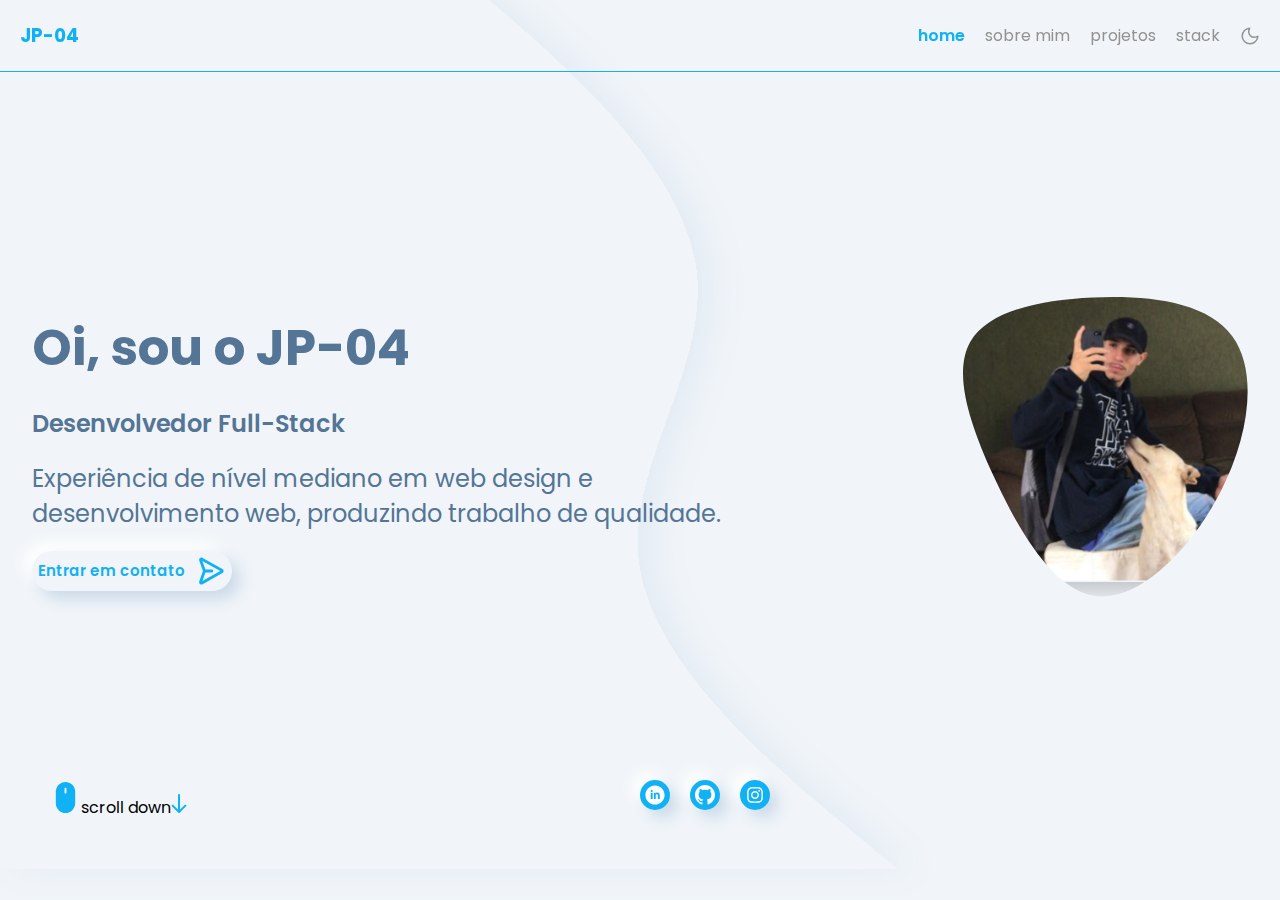
==== index.html @ 76f4ded4 "caminho de pastas" ====
<!DOCTYPE html>
<html lang="en">
<head>
    <meta charset="UTF-8">
    <meta http-equiv="X-UA-Compatible" content="IE=edge">
    <meta name="viewport" content="width=device-width, initial-scale=1.0">

    <!-- ---------------------------------------- font  -->
    <link rel="preconnect" href="https://fonts.googleapis.com">
    <link rel="preconnect" href="https://fonts.gstatic.com" crossorigin>
    <link href="https://fonts.googleapis.com/css2?family=Poppins:wght@100;200;300;400;500;600;700;800;900&display=swap" rel="stylesheet">
    <!-- ---------------------------------------- css  -->
    <link rel="stylesheet" href="./style/home.css">
    <title>Home</title>
</head>
<body>
    <!-- ---------------------------------------- Header  -->
    <header class="header">
        <h3 class="JP-04">JP-04</h3>
        <ul>
            <a href="#" class="active"  >   home        </a>
            <a href="#" class="disabled">   sobre mim   </a>
            <a href="#" class="disabled">   projetos    </a>
            <a href="#" class="disabled">   stack       </a>
            <img src="./svg/moon.svg"       alt="moon">
        </ul>
    </header>
    <!-- ---------------------------------------- Section 1  -->
    <section class="container-01">
        <img src="./svg/wave.svg" alt="wave" class="wave-background">
    <!-- ---------------------------------------- Container staus,foto e midias sociais  -->
        <div class="container-status-midias">
    <!-- ---------------------------------------- Container midias status  -->
            <div class="status">
                <h1>Oi, sou o JP-04</h1>
                <span>Desenvolvedor Full-Stack</span>
                <p>
                    Experiência de nível mediano em web design e      <br> 
                    desenvolvimento web, produzindo trabalho de qualidade.
                </p>
                <a href="">
                    <div class="contact">
                        Entrar em contato
                        <svg width="30" height="30">
                            <path d="M26.4141 12.9492L6.62109 1.875C6.20613 1.63656 5.72785 1.53156 5.25117 1.57426C4.77449 1.61696 4.32249 1.80528 3.95651 2.11368C3.59053 2.42207 3.3283 2.8356 3.2054 3.29814C3.0825 3.76068 3.10489 4.24984 3.26952 4.69922L6.94921 15L3.26952 25.3008C3.10535 25.7494 3.08365 26.2378 3.20739 26.6992C3.33114 27.1606 3.5943 27.5726 3.96093 27.8789C4.38457 28.2342 4.91972 28.4292 5.47265 28.4297C5.87563 28.4312 6.27184 28.326 6.62109 28.125L26.4141 17.0508C26.7773 16.8456 27.0795 16.5475 27.2898 16.1872C27.5 15.8269 27.6108 15.4172 27.6108 15C27.6108 14.5828 27.5 14.1731 27.2898 13.8128C27.0795 13.4524 26.7773 13.1544 26.4141 12.9492V12.9492ZM6.33984 25.0664L9.43359 16.4062H15.9375C16.3105 16.4062 16.6681 16.2581 16.9319 15.9944C17.1956 15.7306 17.3437 15.373 17.3437 15C17.3437 14.627 17.1956 14.2694 16.9319 14.0056C16.6681 13.7419 16.3105 13.5937 15.9375 13.5937H9.43359L6.33984 4.93359L24.3047 15L6.33984 25.0664Z" fill="#11B1F5"/>
                        </svg>
                    </div>
                </a>
            </div>
    <!-- ---------------------------------------- Container  foto  -->
            <div class="my-photograph">
                <img src="./svg/foto1.svg" alt="my photo" height="300px">
            </div>
    <!-- ---------------------------------------- Container midias sociais  -->
            <div class="midias">
                <a href="#"><img src="./svg/linkedln.svg"  alt="linkedln"  height="20px">    </a>
                <a href="#"><img src="./svg/github.svg"    alt="github"    height="20px">      </a>
                <a href="#"><img src="./svg/instagram.svg" alt="instagram" height="20px">   </a>
            </div>
        </div>
    <!-- ---------------------------------------- Container scroll donw e arrow  -->
        <span class="scrolldown"><img src="./svg/mouse.svg" alt="mouse">scroll down<img src="svg/arrow.svg" alt="arrow"></span>
    </section>

</body>
</html>
---- style/home.css ----
* {
  font-family: "Poppins", sans-serif;
  box-sizing: border-box;
  text-decoration: none;
  list-style: none;
  padding: 0;
  margin: 0;
}

body, html {
  background-color: #F1F5F9;
  height: 100vh;
  position: relative;
}

.header {
  width: 100%;
  height: 8vh;
  display: flex;
  justify-content: space-between;
  padding-left: 20px;
  padding-right: 20px;
  align-items: center;
  position: fixed;
  border-bottom: solid 1px #11B1F5;
  top: 0;
  z-index: 100;
}
.header h3 {
  color: #11B1F5;
  font-weight: 700;
}
.header ul {
  display: flex;
  align-items: center;
  justify-content: center;
  grid-gap: 20px;
}
.header ul .disabled {
  color: #929292;
  transition: 0.3s;
}
.header ul .disabled:hover {
  color: #11B1F5;
}
.header ul .active {
  color: #11B1F5;
  font-weight: 600;
}

.wave-background {
  top: 0;
  z-index: 0;
  height: 100vh;
  position: absolute;
}

.container-01 {
  position: relative;
  height: 100vh;
  width: 100%;
  padding-top: 50px;
}
.container-01 .scrolldown {
  position: absolute;
  bottom: 80px;
  left: 50px;
}
.container-01 > div.container-status-midias {
  position: absolute;
  top: 50%;
  left: 50%;
  transform: translate(-50%, -50%);
  width: 95%;
  height: 80vh;
  display: flex;
  justify-content: space-between;
  align-items: center;
  flex-wrap: wrap;
}
.container-01 > div.container-status-midias > .status {
  display: flex;
  flex-direction: column;
  grid-gap: 20px;
}
.container-01 > div.container-status-midias > .status > h1 {
  font-size: 50px;
  color: #547596;
}
.container-01 > div.container-status-midias > .status > span {
  color: #547596;
  font-weight: 600;
  font-size: 24px;
}
.container-01 > div.container-status-midias > .status > p {
  color: #547596;
  font-size: 24px;
}
.container-01 > div.container-status-midias > .status > a > .contact {
  background: #F1F5F9;
  box-shadow: 8px 8px 16px #C9D9E8, -8px -8px 16px #FFFFFF;
  border-radius: 24px;
  width: 200px;
  font-size: 15px;
  height: 40px;
  display: flex;
  align-items: center;
  justify-content: space-around;
  color: #11B1F5;
  font-weight: 600;
  transition: 0.5s;
}
.container-01 > div.container-status-midias > .status > a > .contact:hover {
  background: #11B1F5;
  width: 230px;
  color: #F1F5F9;
  box-shadow: none;
}
.container-01 > div.container-status-midias > .status > a > .contact:hover > svg > path {
  fill: #F1F5F9;
}
.container-01 > div.container-status-midias > .midias {
  position: absolute;
  bottom: 0;
  left: 50%;
  ransform: translate(-50%, -50%);
  display: flex;
  align-items: center;
  justify-content: center;
  grid-gap: 20px;
}
.container-01 > div.container-status-midias > .midias a {
  background: #11B1F5;
  display: flex;
  align-items: center;
  justify-content: center;
  height: 30px;
  width: 30px;
  border-radius: 50%;
  box-shadow: 8px 8px 16px #C9D9E8, -8px -8px 16px #FFFFFF;
}

/*# sourceMappingURL=home.css.map */
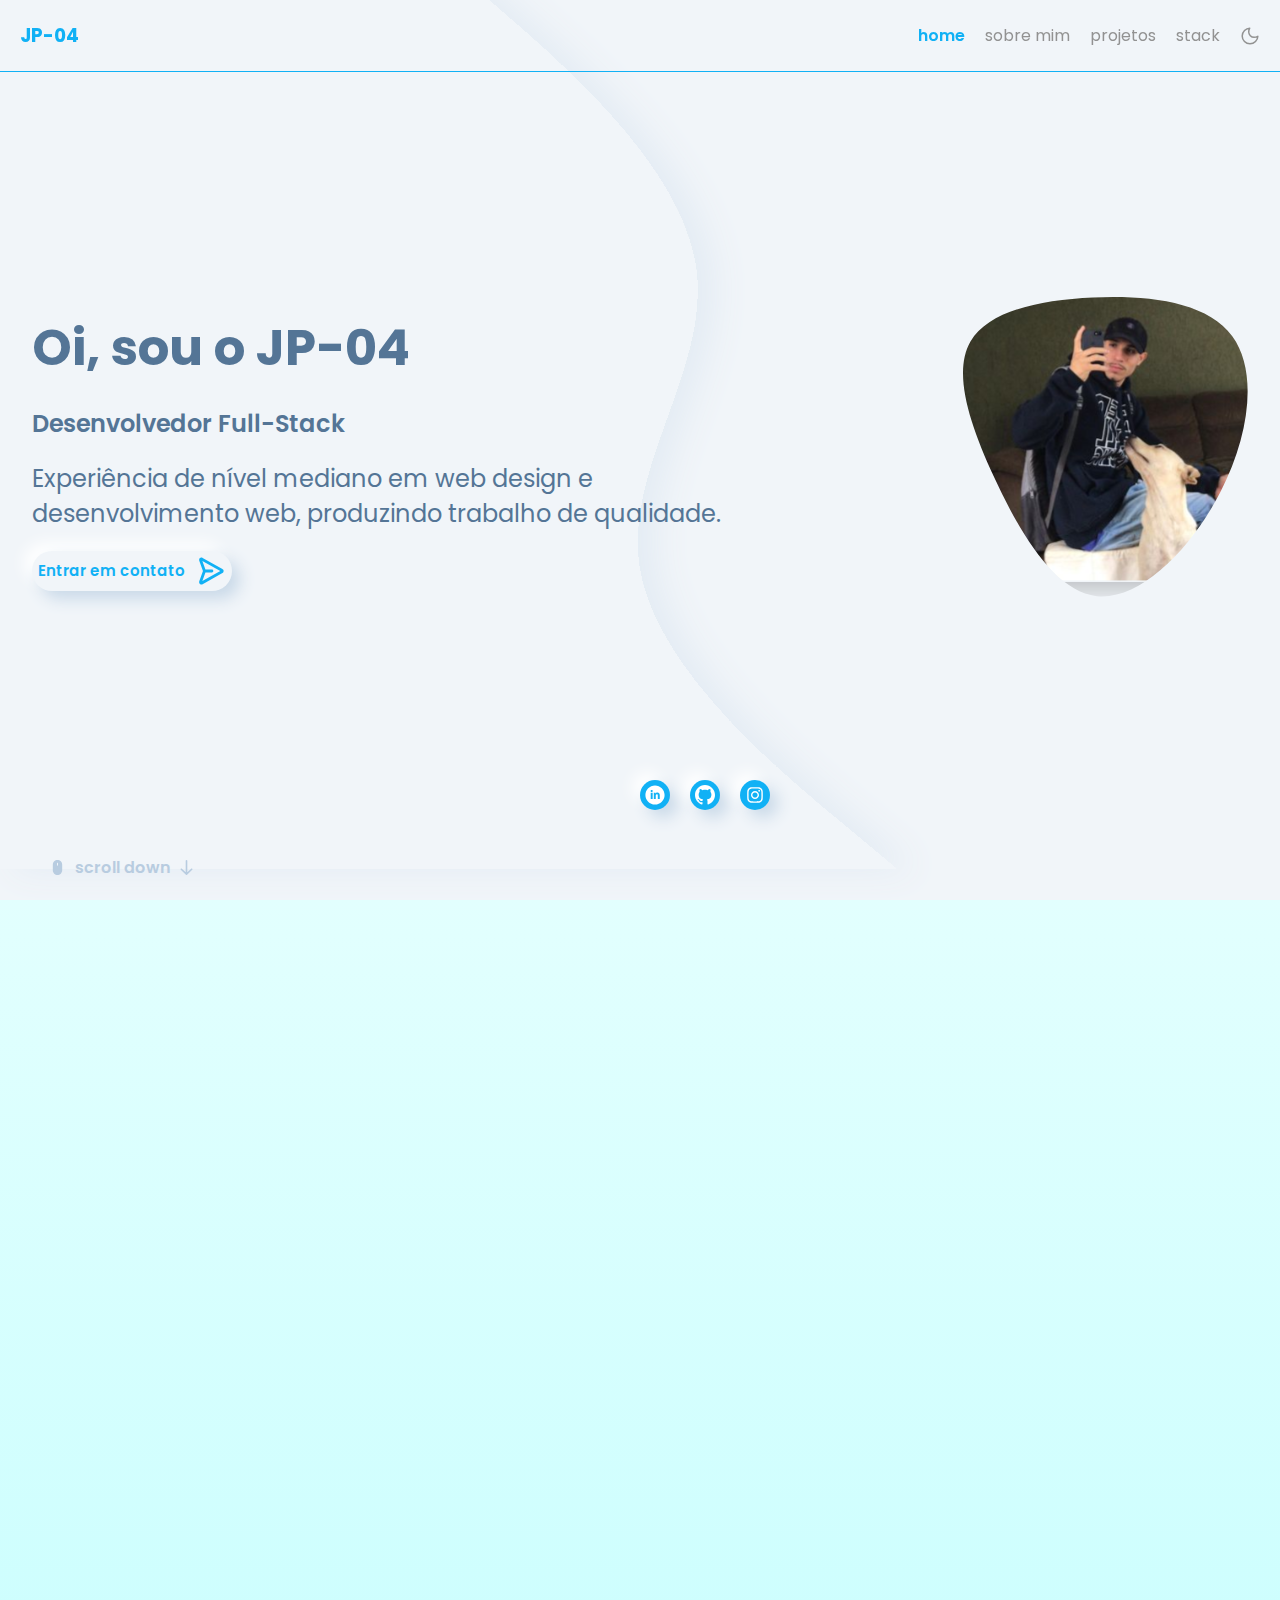
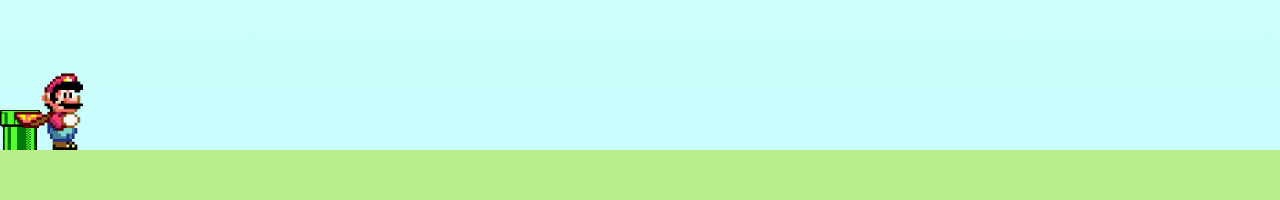
==== commit 8933bf88: "game Mario" ====
--- a/index.html
+++ b/index.html
@@ -11,6 +11,7 @@
     <link href="https://fonts.googleapis.com/css2?family=Poppins:wght@100;200;300;400;500;600;700;800;900&display=swap" rel="stylesheet">
     <!-- ---------------------------------------- css  -->
     <link rel="stylesheet" href="./style/home.css">
+    <link rel="stylesheet" href="./style/gameMario.css">
     <title>Home</title>
 </head>
 <body>
@@ -25,7 +26,7 @@
             <img src="./svg/moon.svg"       alt="moon">
         </ul>
     </header>
-    <!-- ---------------------------------------- Section 1  -->
+    <!-- ---------------------------------------- Conatiner 1  -->
     <section class="container-01">
         <img src="./svg/wave.svg" alt="wave" class="wave-background">
     <!-- ---------------------------------------- Container staus,foto e midias sociais  -->
@@ -59,8 +60,19 @@
             </div>
         </div>
     <!-- ---------------------------------------- Container scroll donw e arrow  -->
-        <span class="scrolldown"><img src="./svg/mouse.svg" alt="mouse">scroll down<img src="svg/arrow.svg" alt="arrow"></span>
+        <a href="#" class="scrolldown"><img src="./svg/mouse.svg" alt="mouse">scroll down<img src="svg/arrow.svg" alt="arrow"></a>
     </section>
 
+
+
+
+    <!-- ---------------------------------------- Conatiner 1  -->
+    <section class="container-02 game-board">
+        <img src="./img/pipe.png"       alt="" class="pipe">
+        <img src="./img/mario.gif"      alt="" class="mario jump">
+    </section>
+
+
+<script src="./js/gameMario.js"></script>
 </body>
 </html>--- a/style/home.css
+++ b/style/home.css
@@ -9,7 +9,7 @@
 
 body, html {
   background-color: #F1F5F9;
-  height: 100vh;
+  overflow-x: hidden;
   position: relative;
 }
 
@@ -63,8 +63,17 @@
 }
 .container-01 .scrolldown {
   position: absolute;
-  bottom: 80px;
+  bottom: 20px;
   left: 50px;
+  color: #B8CCE0;
+  font-weight: 600;
+  display: flex;
+  align-items: center;
+  justify-content: center;
+  grid-gap: 10px;
+}
+.container-01 .scrolldown img {
+  height: 15px;
 }
 .container-01 > div.container-status-midias {
   position: absolute;
--- a/style/gameMario.css
+++ b/style/gameMario.css
@@ -0,0 +1,45 @@
+.game-board {
+  height: 100vh;
+  width: 100%;
+  background: linear-gradient(#e2fffe, #cafefe);
+  border-bottom: solid 50px #bbef8e;
+  position: relative;
+  overflow: hidden;
+}
+.game-board .pipe {
+  position: absolute;
+  bottom: 0;
+  height: 40px;
+  width: 40px;
+  animation: pipe-animation 3s infinite linear;
+}
+.game-board .mario {
+  width: 100px;
+  position: absolute;
+  bottom: 0;
+}
+.game-board .jump {
+  animation: jump 500ms ease-out;
+}
+
+@keyframes pipe-animation {
+  from {
+    right: -80px;
+  }
+  to {
+    right: 100%;
+  }
+}
+@keyframes jump {
+  0% {
+    bottom: 0;
+  }
+  40%, 50%, 60% {
+    bottom: 100px;
+  }
+  100% {
+    bottom: 0;
+  }
+}
+
+/*# sourceMappingURL=gameMario.css.map */
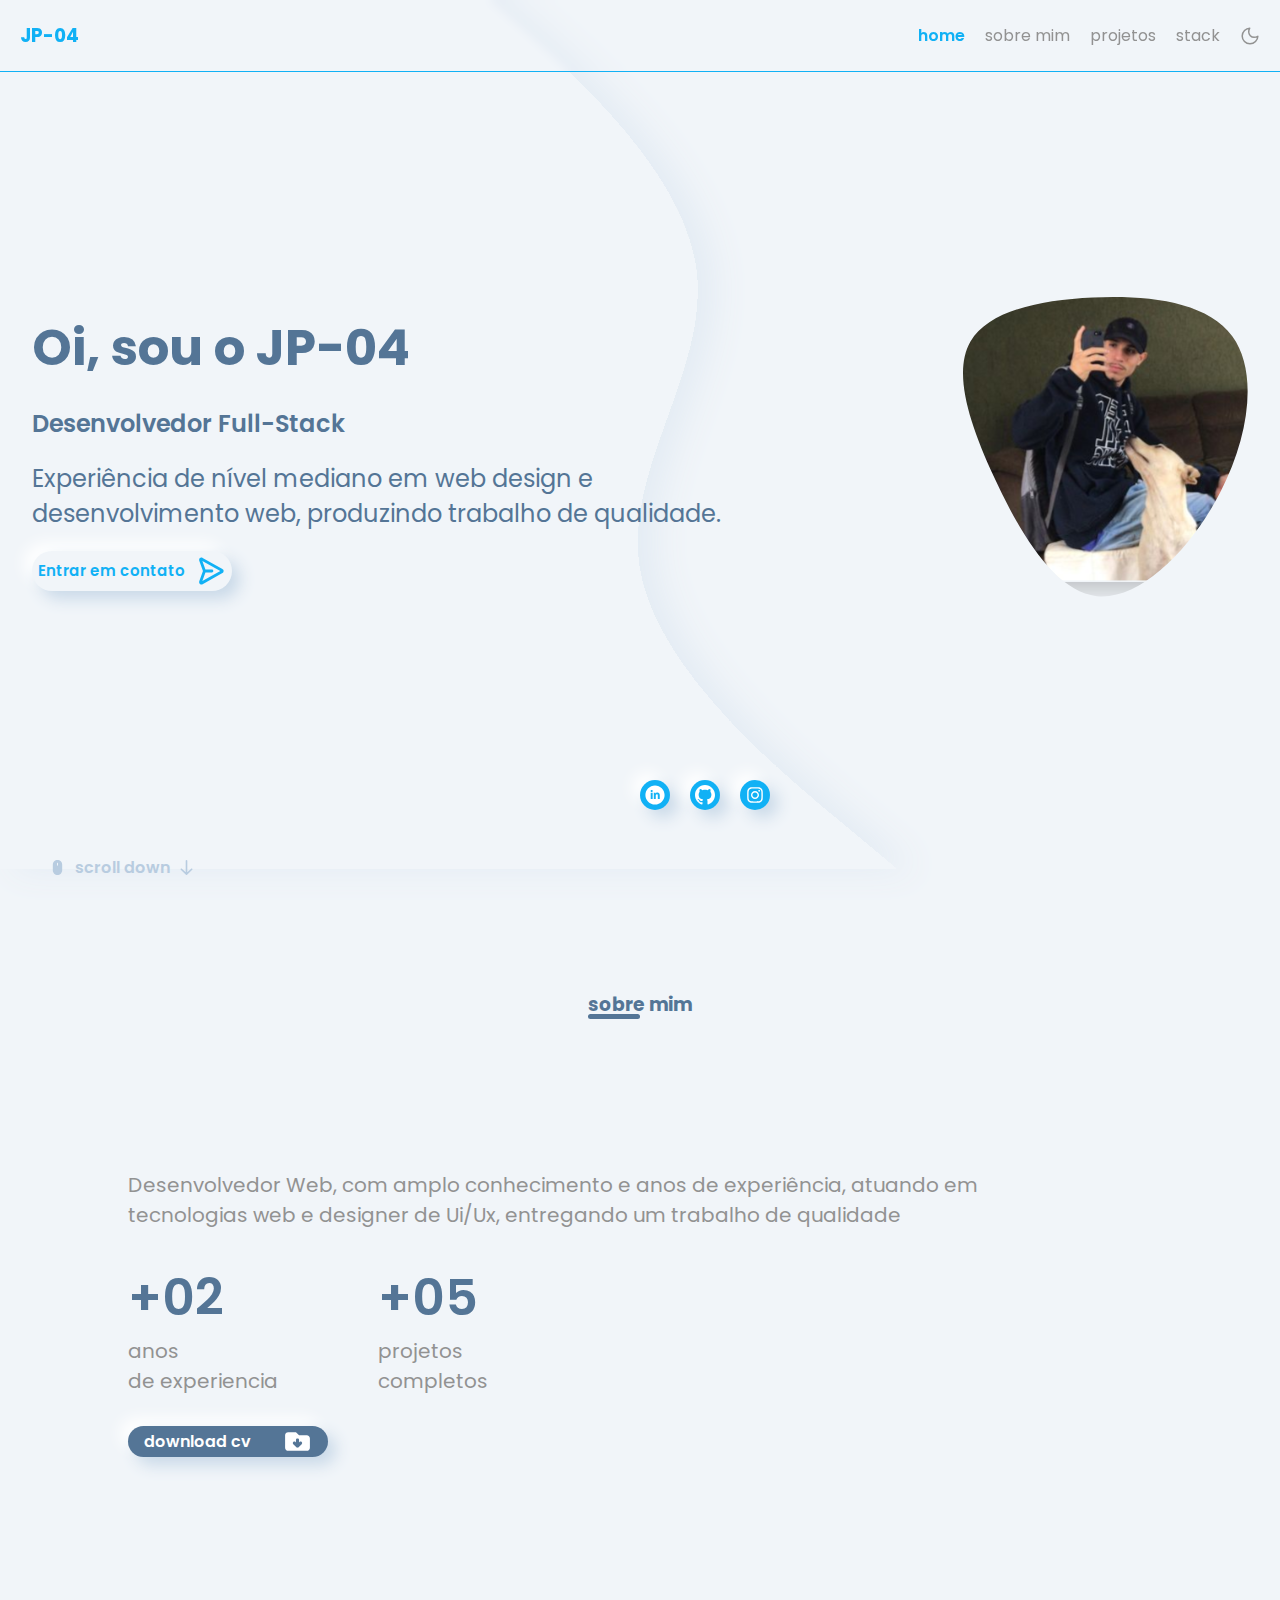
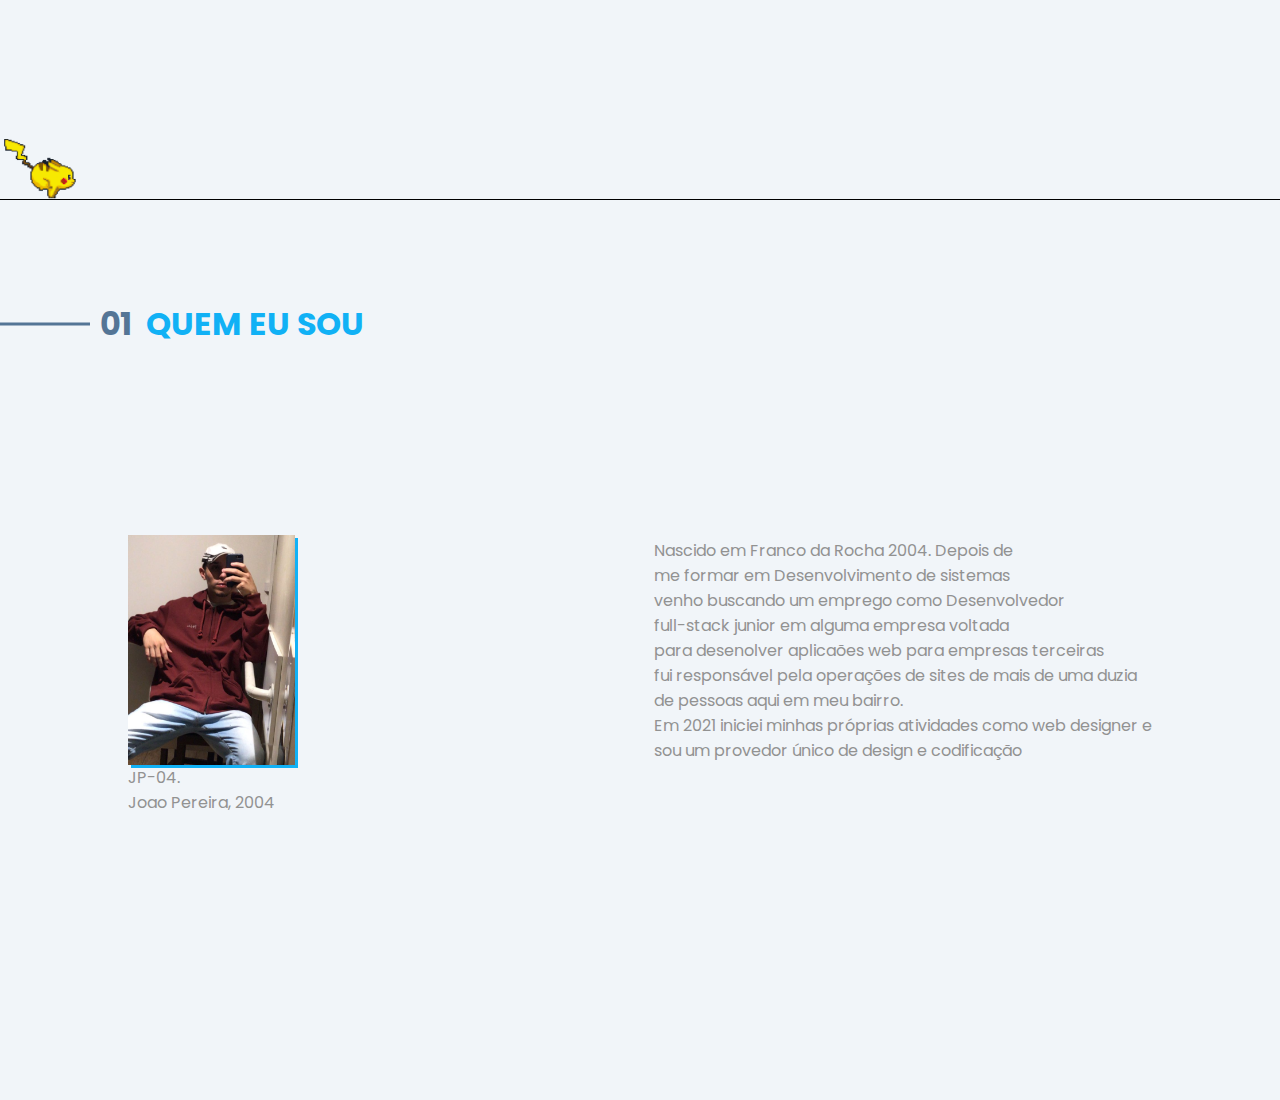
==== commit 735798de: "about" ====
--- a/index.html
+++ b/index.html
@@ -11,7 +11,7 @@
     <link href="https://fonts.googleapis.com/css2?family=Poppins:wght@100;200;300;400;500;600;700;800;900&display=swap" rel="stylesheet">
     <!-- ---------------------------------------- css  -->
     <link rel="stylesheet" href="./style/home.css">
-    <link rel="stylesheet" href="./style/gameMario.css">
+    <!-- <link rel="stylesheet" href="./style/gameMario.css"> -->
     <title>Home</title>
 </head>
 <body>
@@ -20,7 +20,7 @@
         <h3 class="JP-04">JP-04</h3>
         <ul>
             <a href="#" class="active"  >   home        </a>
-            <a href="#" class="disabled">   sobre mim   </a>
+            <a href="#section-02" class="disabled">   sobre mim   </a>
             <a href="#" class="disabled">   projetos    </a>
             <a href="#" class="disabled">   stack       </a>
             <img src="./svg/moon.svg"       alt="moon">
@@ -54,25 +54,89 @@
             </div>
     <!-- ---------------------------------------- Container midias sociais  -->
             <div class="midias">
-                <a href="#"><img src="./svg/linkedln.svg"  alt="linkedln"  height="20px">    </a>
-                <a href="#"><img src="./svg/github.svg"    alt="github"    height="20px">      </a>
-                <a href="#"><img src="./svg/instagram.svg" alt="instagram" height="20px">   </a>
+                <a href="https://www.linkedin.com/in/joao-pereira-7736b320b/ " target="_blank">
+                    <img src="./svg/linkedln.svg"  alt="linkedln"  height="20px">    
+                </a>
+                <a href="https://github.com/JP-04" target="_blank">
+                    <img src="./svg/github.svg"    alt="github"    height="20px">  
+                </a>
+                <a href="https://www.instagram.com/joaozinho_pereira__/" target="_blank">
+                    <img src="./svg/instagram.svg" alt="instagram" height="20px">
+               </a>
             </div>
         </div>
     <!-- ---------------------------------------- Container scroll donw e arrow  -->
-        <a href="#" class="scrolldown"><img src="./svg/mouse.svg" alt="mouse">scroll down<img src="svg/arrow.svg" alt="arrow"></a>
+        <a href="#section-02" class="scrolldown"><img src="./svg/mouse.svg" alt="mouse">scroll down<img src="svg/arrow.svg" alt="arrow"></a>
     </section>
 
 
 
 
-    <!-- ---------------------------------------- Conatiner 1  -->
-    <section class="container-02 game-board">
+    <!-- <section class="container-02 game-board">
         <img src="./img/pipe.png"       alt="" class="pipe">
         <img src="./img/mario.gif"      alt="" class="mario jump">
+        <img src="./img/clouds.png"      alt="" class="clouds">
+    </section> -->
+    <!-- ---------------------------------------- Conatiner 2  -->
+
+
+    <section class="container-02" >
+        <a name="section-02"></a>
+        <h3 class="title-about-me">sobre mim</h3>
+        <img src="./img/pikachu.gif" alt="" class="pikachu">
+        <div class="container-knowledge">
+<!-- texto de conhecimentos -->
+            <p class="text-knowledge">
+                Desenvolvedor Web, com amplo conhecimento e anos de experiência, atuando em   <br>tecnologias web e
+                 designer de Ui/Ux, entregando um trabalho de qualidade
+            </p>
+<!-- container de anos de experiencia -->
+            <div class="container-number">
+                <p class="text-numbers">
+                    <span>+02</span> <br>
+                    anos <br>
+                    de experiencia
+                </p>
+                <p class="text-numbers">
+                    <span>+05</span> <br>
+                    projetos <br>
+                    completos
+                </p>
+            </div>
+<!-- botão de downlad do cv -->
+            <a href="##" class="downlad-cv">download cv
+                <svg width="31" height="31" viewBox="0 0 31 31" fill="none" xmlns="http://www.w3.org/2000/svg">
+                    <path fill-rule="evenodd" clip-rule="evenodd" d="M6.19998 6.19995C5.3778 6.19995 4.58931 6.52656 4.00794 7.10792C3.42658 7.68928 3.09998 8.47778 3.09998 9.29995V21.7C3.09998 22.5221 3.42658 23.3106 4.00794 23.892C4.58931 24.4733 5.3778 24.8 6.19998 24.8H24.8C25.6221 24.8 26.4106 24.4733 26.992 23.892C27.5734 23.3106 27.9 22.5221 27.9 21.7V12.4C27.9 11.5778 27.5734 10.7893 26.992 10.2079C26.4106 9.62656 25.6221 9.29995 24.8 9.29995H17.05L13.95 6.19995H6.19998ZM17.05 13.95C17.05 13.5389 16.8867 13.1446 16.596 12.8539C16.3053 12.5633 15.9111 12.4 15.5 12.4C15.0889 12.4 14.6946 12.5633 14.404 12.8539C14.1133 13.1446 13.95 13.5389 13.95 13.95V16.4083L13.4958 15.9541C13.3528 15.8061 13.1818 15.688 12.9927 15.6067C12.8036 15.5255 12.6002 15.4828 12.3944 15.481C12.1886 15.4792 11.9845 15.5184 11.794 15.5963C11.6035 15.6743 11.4304 15.7894 11.2849 15.9349C11.1394 16.0804 11.0243 16.2535 10.9464 16.444C10.8684 16.6345 10.8292 16.8386 10.831 17.0444C10.8328 17.2502 10.8755 17.4536 10.9568 17.6427C11.038 17.8318 11.1561 18.0028 11.3041 18.1458L14.4041 21.2458L14.4072 21.2489C14.5507 21.3924 14.7211 21.5062 14.9086 21.5839C15.0961 21.6616 15.297 21.7015 15.5 21.7015C15.7029 21.7015 15.9039 21.6616 16.0914 21.5839C16.2789 21.5062 16.4492 21.3924 16.5927 21.2489L16.5958 21.2458L19.6958 18.1458C19.9782 17.8535 20.1344 17.4619 20.1309 17.0555C20.1273 16.6491 19.9643 16.2604 19.6769 15.973C19.3896 15.6856 19.0008 15.5226 18.5944 15.5191C18.188 15.5155 17.7965 15.6718 17.5041 15.9541L17.05 16.4083V13.95Z" fill="white"/>
+                </svg>
+            </a>
+        </div>
     </section>
 
 
-<script src="./js/gameMario.js"></script>
+
+
+    <!-- ---------------------------------------- Conatiner 3  -->
+    <section class="container-03">
+        <h1><span>01</span>&nbsp; QUEM EU SOU</h1>
+        <div class="my-biography-photo">
+                <img src="./img/minhafoto.png" alt="" height="230px"> <br>
+                <span>JP-04. <br> Joao Pereira, 2004</span>
+            <p>
+                Nascido em Franco da Rocha 2004. Depois de                          <br>
+                me formar em Desenvolvimento de sistemas                            <br>
+                venho buscando um emprego como Desenvolvedor                        <br>
+                full-stack junior em alguma empresa voltada                         <br>
+                para desenolver aplicaões web para empresas terceiras               <br>
+                fui responsável pela operações de sites de mais de uma duzia        <br>
+                de pessoas aqui em meu bairro.                                      <br>
+
+                Em 2021 iniciei minhas próprias atividades como web designer e <br>
+                sou um provedor único de design e codificação 
+            </p>
+        </div>
+
+
+    </section>
+<!-- <script src="./js/gameMario.js"></script> -->
 </body>
 </html>--- a/style/home.css
+++ b/style/home.css
@@ -1,3 +1,4 @@
+@charset "UTF-8";
 * {
   font-family: "Poppins", sans-serif;
   box-sizing: border-box;
@@ -24,6 +25,7 @@
   position: fixed;
   border-bottom: solid 1px #11B1F5;
   top: 0;
+  backdrop-filter: blur(5px);
   z-index: 100;
 }
 .header h3 {
@@ -149,4 +151,140 @@
   box-shadow: 8px 8px 16px #C9D9E8, -8px -8px 16px #FFFFFF;
 }
 
+.container-02 {
+  border-bottom: 1px solid #000;
+  height: 100vh;
+  position: relative;
+}
+.container-02 h3.title-about-me {
+  color: #547596;
+  position: absolute;
+  top: 10vh;
+  left: 50%;
+  transform: translate(-50%, 0%);
+}
+.container-02 h3.title-about-me::after {
+  content: " ";
+  position: absolute;
+  width: 50%;
+  height: 5px;
+  background: #547596;
+  bottom: 0;
+  left: 0;
+  border-radius: 10px;
+}
+.container-02 .pikachu {
+  position: absolute;
+  bottom: 0;
+  height: 60px;
+  animation: pikachu 5s infinite linear;
+}
+.container-02 .container-knowledge {
+  position: absolute;
+  top: 30%;
+  left: 50%;
+  width: 80%;
+  transform: translate(-50%, 0%);
+  display: flex;
+  flex-direction: column;
+  grid-gap: 30px;
+}
+.container-02 .container-knowledge .text-knowledge {
+  font-size: 20px;
+  color: #929292;
+}
+.container-02 .container-knowledge .container-number {
+  display: flex;
+  grid-gap: 100px;
+}
+.container-02 .container-knowledge .container-number span {
+  color: #547596;
+  font-size: 50px;
+  font-weight: 600;
+}
+.container-02 .container-knowledge .container-number p {
+  font-size: 20px;
+  color: #929292;
+}
+.container-02 .container-knowledge .downlad-cv {
+  display: flex;
+  align-items: center;
+  justify-content: space-around;
+  width: 200px;
+  background: #547596;
+  border-radius: 40px;
+  color: #ffffff;
+  font-weight: 600;
+  box-shadow: 8px 8px 16px #C9D9E8, -8px -8px 16px #FFFFFF;
+  transition: 0.5s linear;
+}
+.container-02 .container-knowledge .downlad-cv:hover {
+  width: 250px;
+  color: #547596;
+  background: #ffffff;
+}
+.container-02 .container-knowledge .downlad-cv:hover path {
+  fill: #547596;
+}
+
+@keyframes pikachu {
+  0% {
+    left: -50px;
+  }
+  100% {
+    left: 110%;
+  }
+}
+.container-03 {
+  height: 100vh;
+  display: flex;
+  align-items: center;
+  justify-content: center;
+  position: relative;
+  color: #929292;
+}
+.container-03 h1 {
+  position: absolute;
+  left: 100px;
+  top: 100px;
+  color: #11B1F5;
+}
+.container-03 h1 span {
+  color: #547596;
+  position: relative;
+}
+.container-03 h1 span::after {
+  position: absolute;
+  content: "  ";
+  width: 100px;
+  height: 3px;
+  background: #547596;
+  left: -110px;
+  top: 50%;
+  transform: translate(0, -50%);
+}
+.container-03 .my-biography-photo {
+  width: 80%;
+  display: flex;
+  align-items: center;
+  justify-content: space-between;
+  flex-wrap: wrap;
+  position: relative;
+}
+.container-03 .my-biography-photo img {
+  position: relative;
+  box-shadow: 3px 3px 0px #11B1F5;
+}
+.container-03 .my-biography-photo img::after {
+  content: " JP-04. João Pereira, 2004 ";
+  color: #000;
+  position: absolute;
+  bottom: -110px;
+}
+.container-03 .my-biography-photo span {
+  position: absolute;
+  left: 0;
+  bottom: -50px;
+}
+
 /*# sourceMappingURL=home.css.map */
--- a/style/gameMario.css
+++ b/style/gameMario.css
@@ -1,14 +1,14 @@
 .game-board {
-  height: 100vh;
+  height: 30vh;
   width: 100%;
-  background: linear-gradient(#e2fffe, #cafefe);
-  border-bottom: solid 50px #bbef8e;
+  background: linear-gradient(#96f1ee, #cafefe);
+  border-bottom: solid 5px #5afd83;
   position: relative;
   overflow: hidden;
 }
 .game-board .pipe {
+  bottom: 0;
   position: absolute;
-  bottom: 0;
   height: 40px;
   width: 40px;
   animation: pipe-animation 3s infinite linear;
@@ -18,10 +18,24 @@
   position: absolute;
   bottom: 0;
 }
+.game-board .clouds {
+  position: absolute;
+  width: 100px;
+  animation: clouds-animation 10s infinite linear;
+  top: 50%;
+}
 .game-board .jump {
   animation: jump 500ms ease-out;
 }
 
+@keyframes clouds-animation {
+  from {
+    right: -100px;
+  }
+  to {
+    right: 100%;
+  }
+}
 @keyframes pipe-animation {
   from {
     right: -80px;
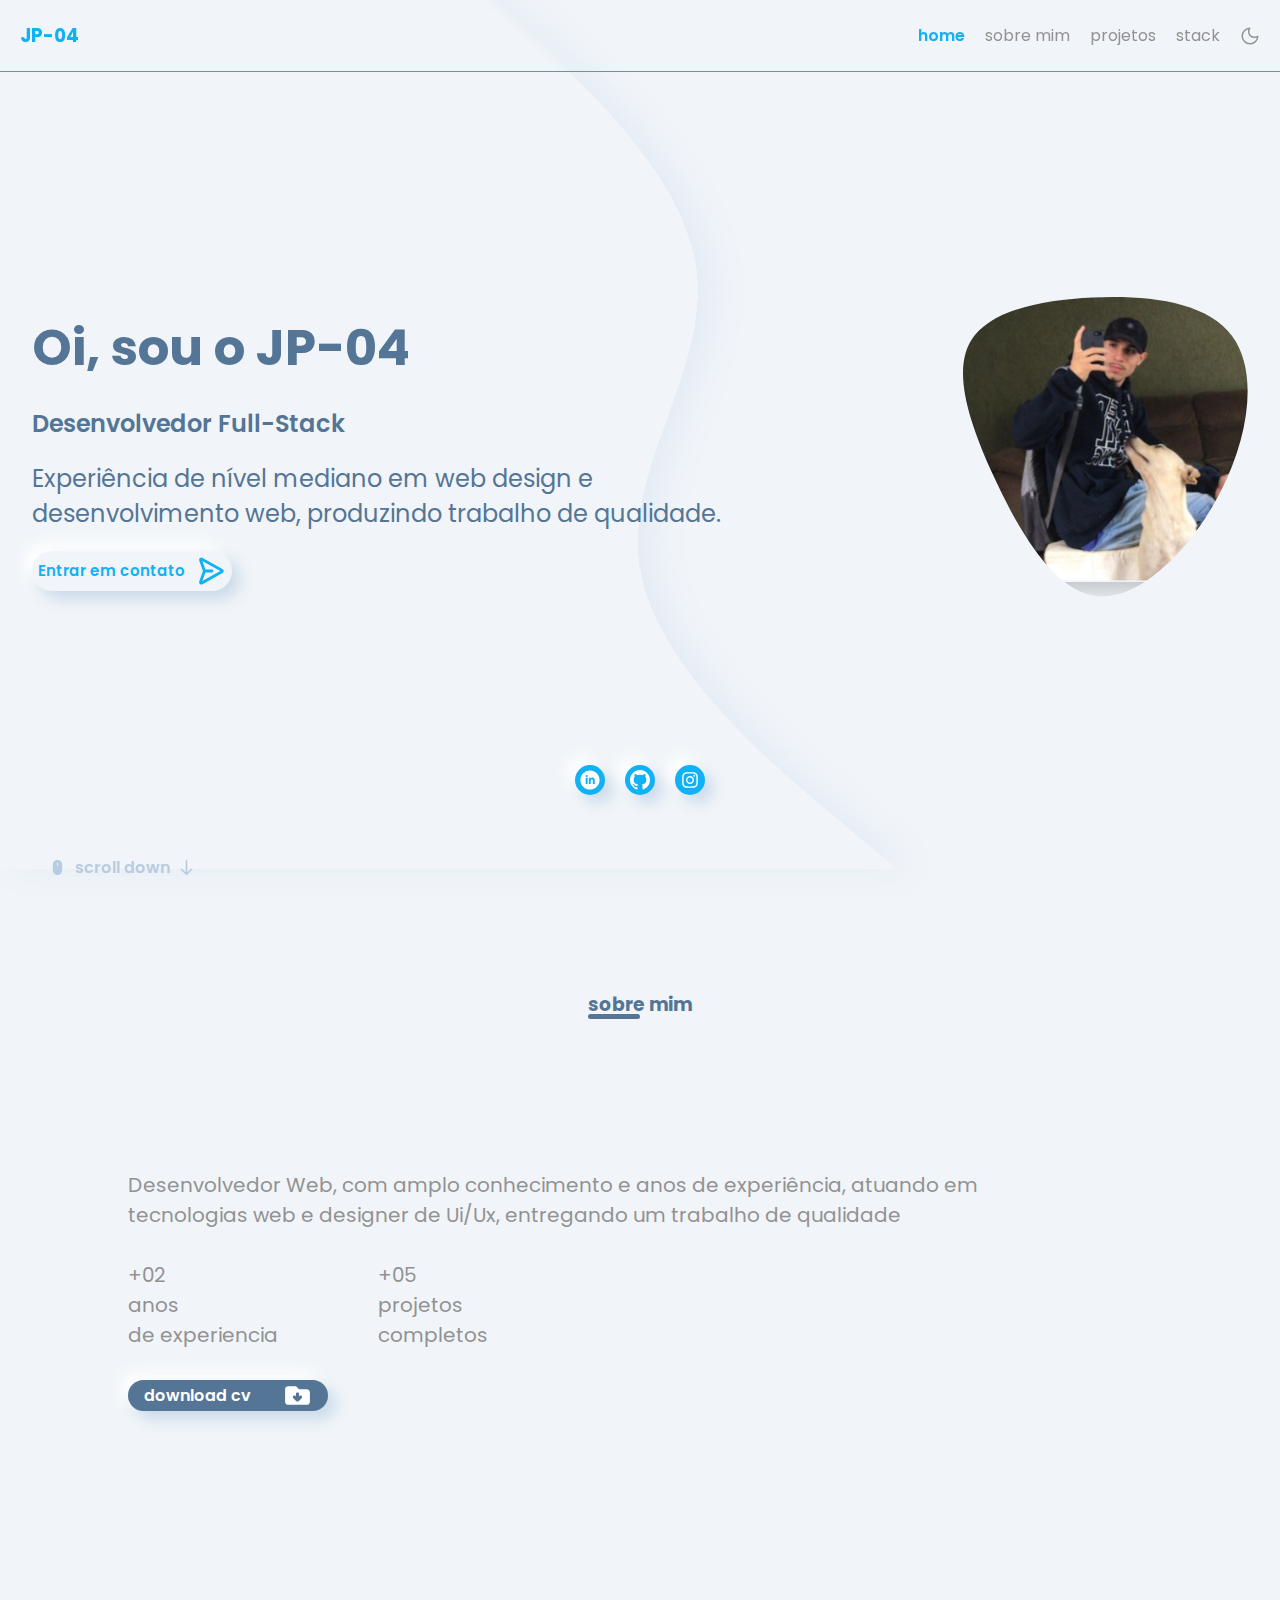
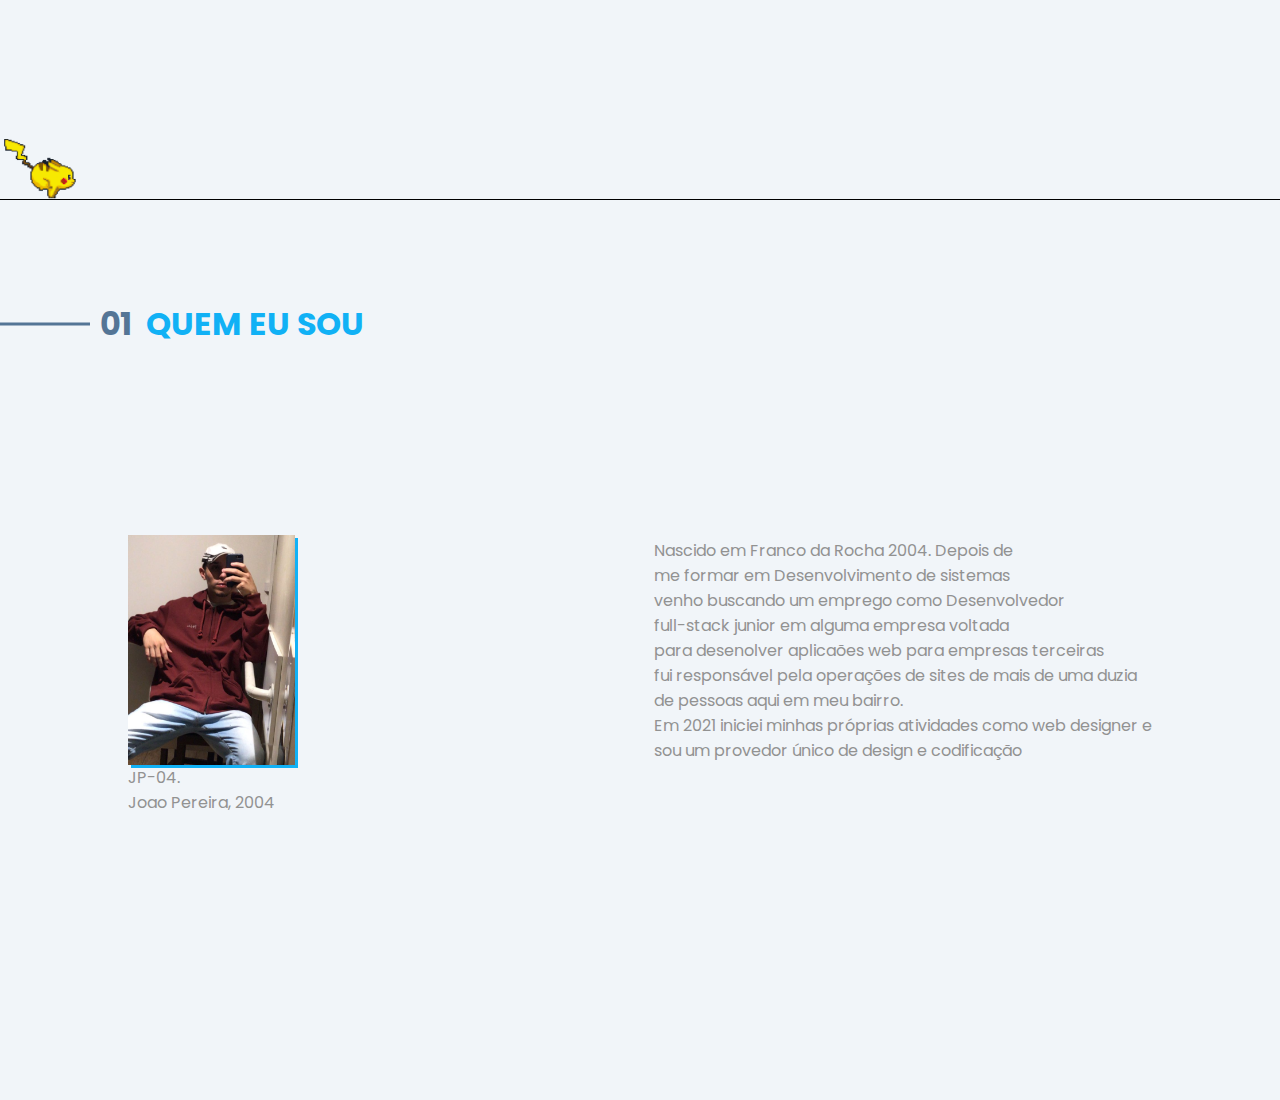
==== commit ea907eeb: "about error" ====
--- a/index.html
+++ b/index.html
@@ -134,8 +134,6 @@
                 sou um provedor único de design e codificação 
             </p>
         </div>
-
-
     </section>
 <!-- <script src="./js/gameMario.js"></script> -->
 </body>
--- a/style/home.css
+++ b/style/home.css
@@ -134,7 +134,7 @@
   position: absolute;
   bottom: 0;
   left: 50%;
-  ransform: translate(-50%, -50%);
+  transform: translate(-50%, -50%);
   display: flex;
   align-items: center;
   justify-content: center;
@@ -156,14 +156,14 @@
   height: 100vh;
   position: relative;
 }
-.container-02 h3.title-about-me {
+.container-02 > h3.title-about-me {
   color: #547596;
   position: absolute;
   top: 10vh;
   left: 50%;
   transform: translate(-50%, 0%);
 }
-.container-02 h3.title-about-me::after {
+.container-02 > h3.title-about-me::after {
   content: " ";
   position: absolute;
   width: 50%;
@@ -173,13 +173,13 @@
   left: 0;
   border-radius: 10px;
 }
-.container-02 .pikachu {
+.container-02 > .pikachu {
   position: absolute;
   bottom: 0;
   height: 60px;
   animation: pikachu 5s infinite linear;
 }
-.container-02 .container-knowledge {
+.container-02 > .container-knowledge {
   position: absolute;
   top: 30%;
   left: 50%;
@@ -189,24 +189,24 @@
   flex-direction: column;
   grid-gap: 30px;
 }
-.container-02 .container-knowledge .text-knowledge {
+.container-02 > .container-knowledge > .text-knowledge {
   font-size: 20px;
   color: #929292;
 }
-.container-02 .container-knowledge .container-number {
+.container-02 > .container-knowledge > .container-number {
   display: flex;
   grid-gap: 100px;
 }
-.container-02 .container-knowledge .container-number span {
+.container-02 > .container-knowledge > .container-number > span {
   color: #547596;
   font-size: 50px;
   font-weight: 600;
 }
-.container-02 .container-knowledge .container-number p {
+.container-02 > .container-knowledge > .container-number > p {
   font-size: 20px;
   color: #929292;
 }
-.container-02 .container-knowledge .downlad-cv {
+.container-02 > .container-knowledge > .downlad-cv {
   display: flex;
   align-items: center;
   justify-content: space-around;
@@ -218,12 +218,12 @@
   box-shadow: 8px 8px 16px #C9D9E8, -8px -8px 16px #FFFFFF;
   transition: 0.5s linear;
 }
-.container-02 .container-knowledge .downlad-cv:hover {
+.container-02 > .container-knowledge > .downlad-cv:hover {
   width: 250px;
   color: #547596;
   background: #ffffff;
 }
-.container-02 .container-knowledge .downlad-cv:hover path {
+.container-02 > .container-knowledge > .downlad-cv:hover > path {
   fill: #547596;
 }
 
@@ -243,17 +243,17 @@
   position: relative;
   color: #929292;
 }
-.container-03 h1 {
+.container-03 > h1 {
   position: absolute;
   left: 100px;
   top: 100px;
   color: #11B1F5;
 }
-.container-03 h1 span {
-  color: #547596;
-  position: relative;
-}
-.container-03 h1 span::after {
+.container-03 > h1 > span {
+  color: #547596;
+  position: relative;
+}
+.container-03 > h1 > span::after {
   position: absolute;
   content: "  ";
   width: 100px;
@@ -263,7 +263,7 @@
   top: 50%;
   transform: translate(0, -50%);
 }
-.container-03 .my-biography-photo {
+.container-03 > .my-biography-photo {
   width: 80%;
   display: flex;
   align-items: center;
@@ -271,17 +271,17 @@
   flex-wrap: wrap;
   position: relative;
 }
-.container-03 .my-biography-photo img {
+.container-03 > .my-biography-photo > img {
   position: relative;
   box-shadow: 3px 3px 0px #11B1F5;
 }
-.container-03 .my-biography-photo img::after {
+.container-03 > .my-biography-photo > img::after {
   content: " JP-04. João Pereira, 2004 ";
   color: #000;
   position: absolute;
   bottom: -110px;
 }
-.container-03 .my-biography-photo span {
+.container-03 > .my-biography-photo > span {
   position: absolute;
   left: 0;
   bottom: -50px;
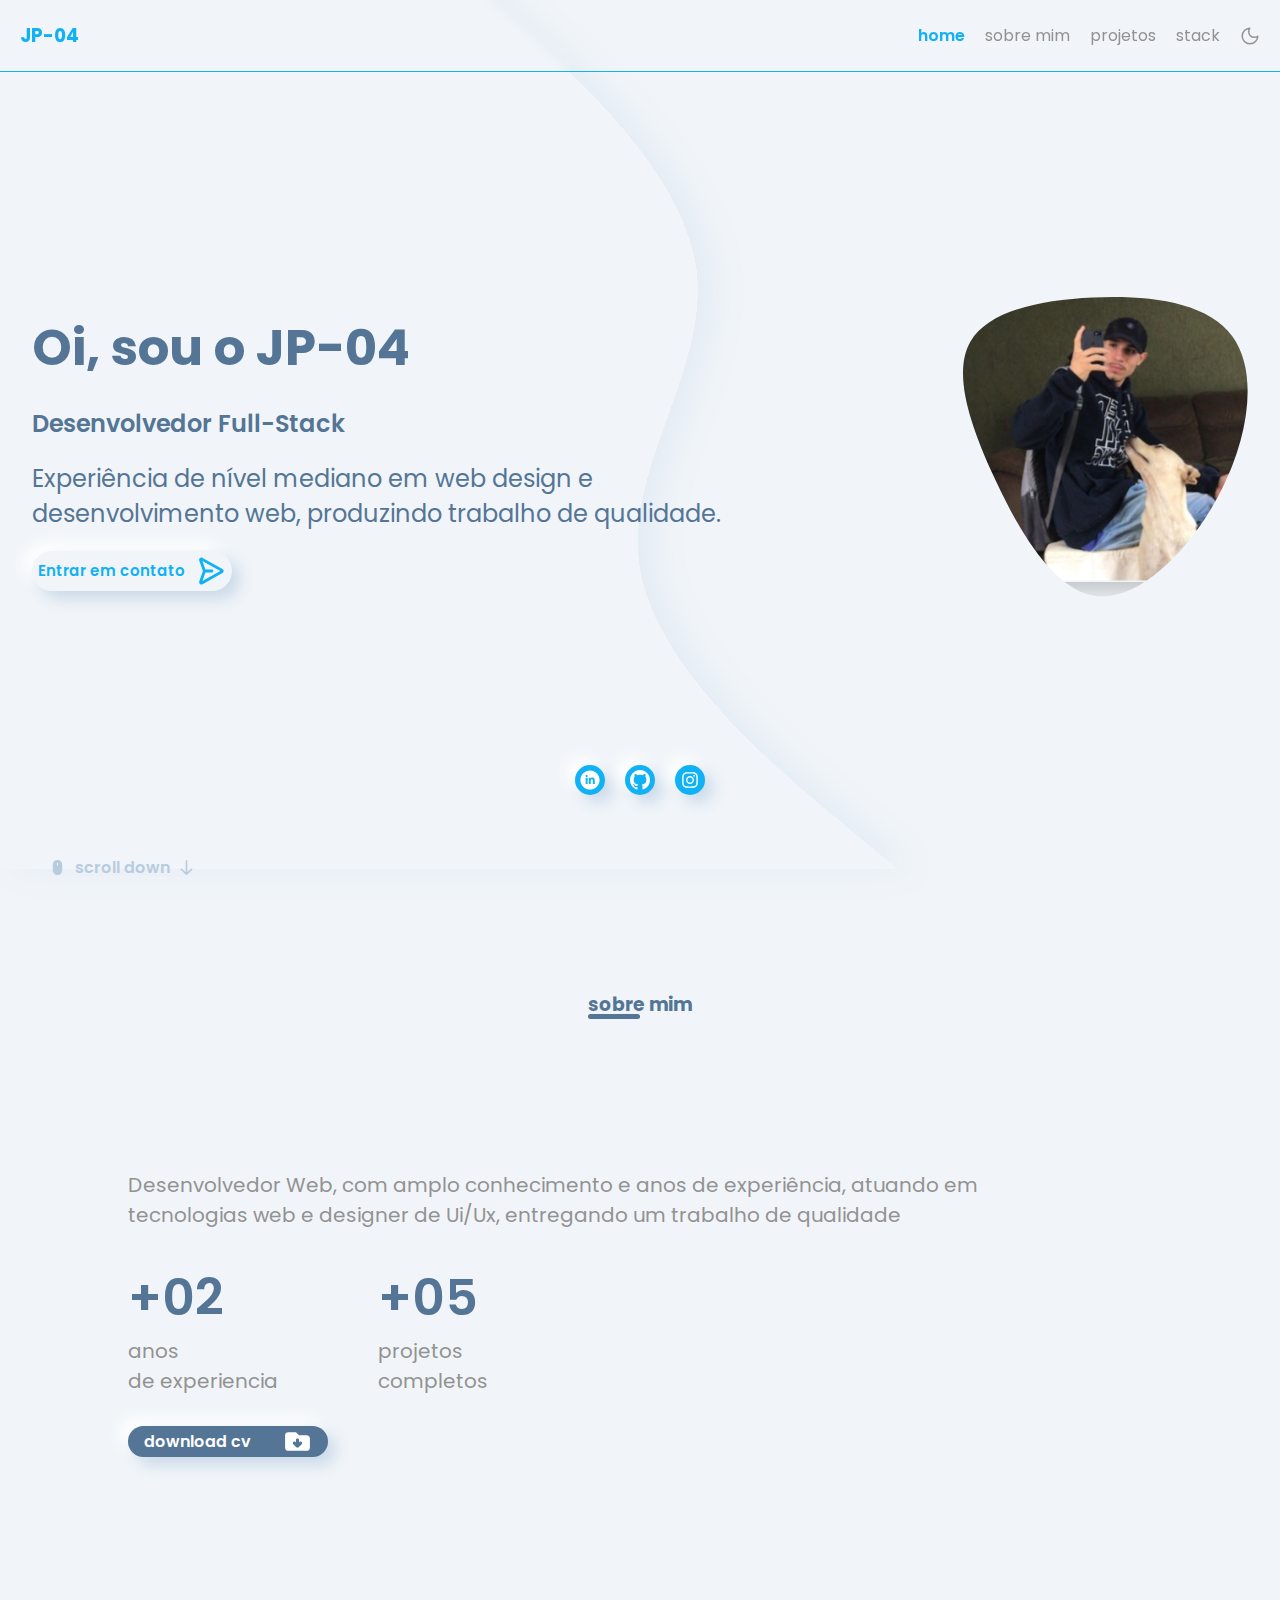
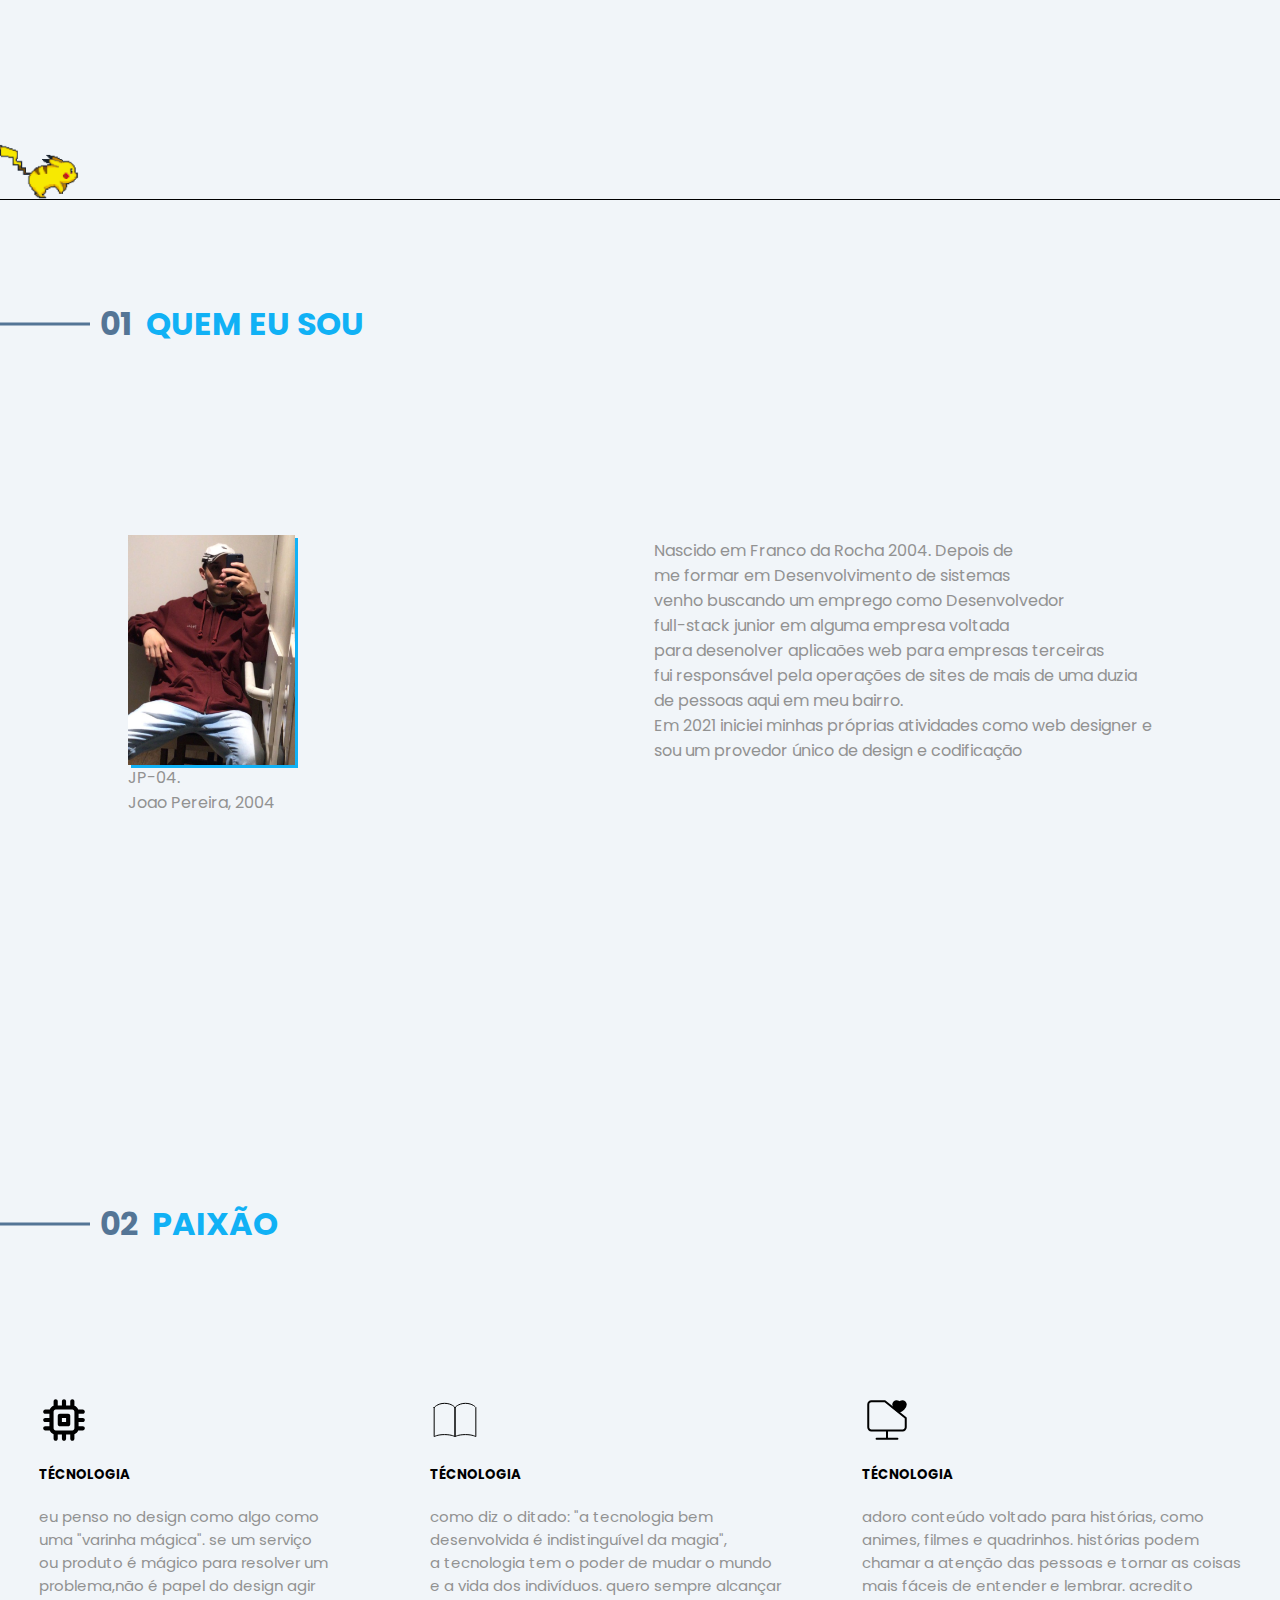
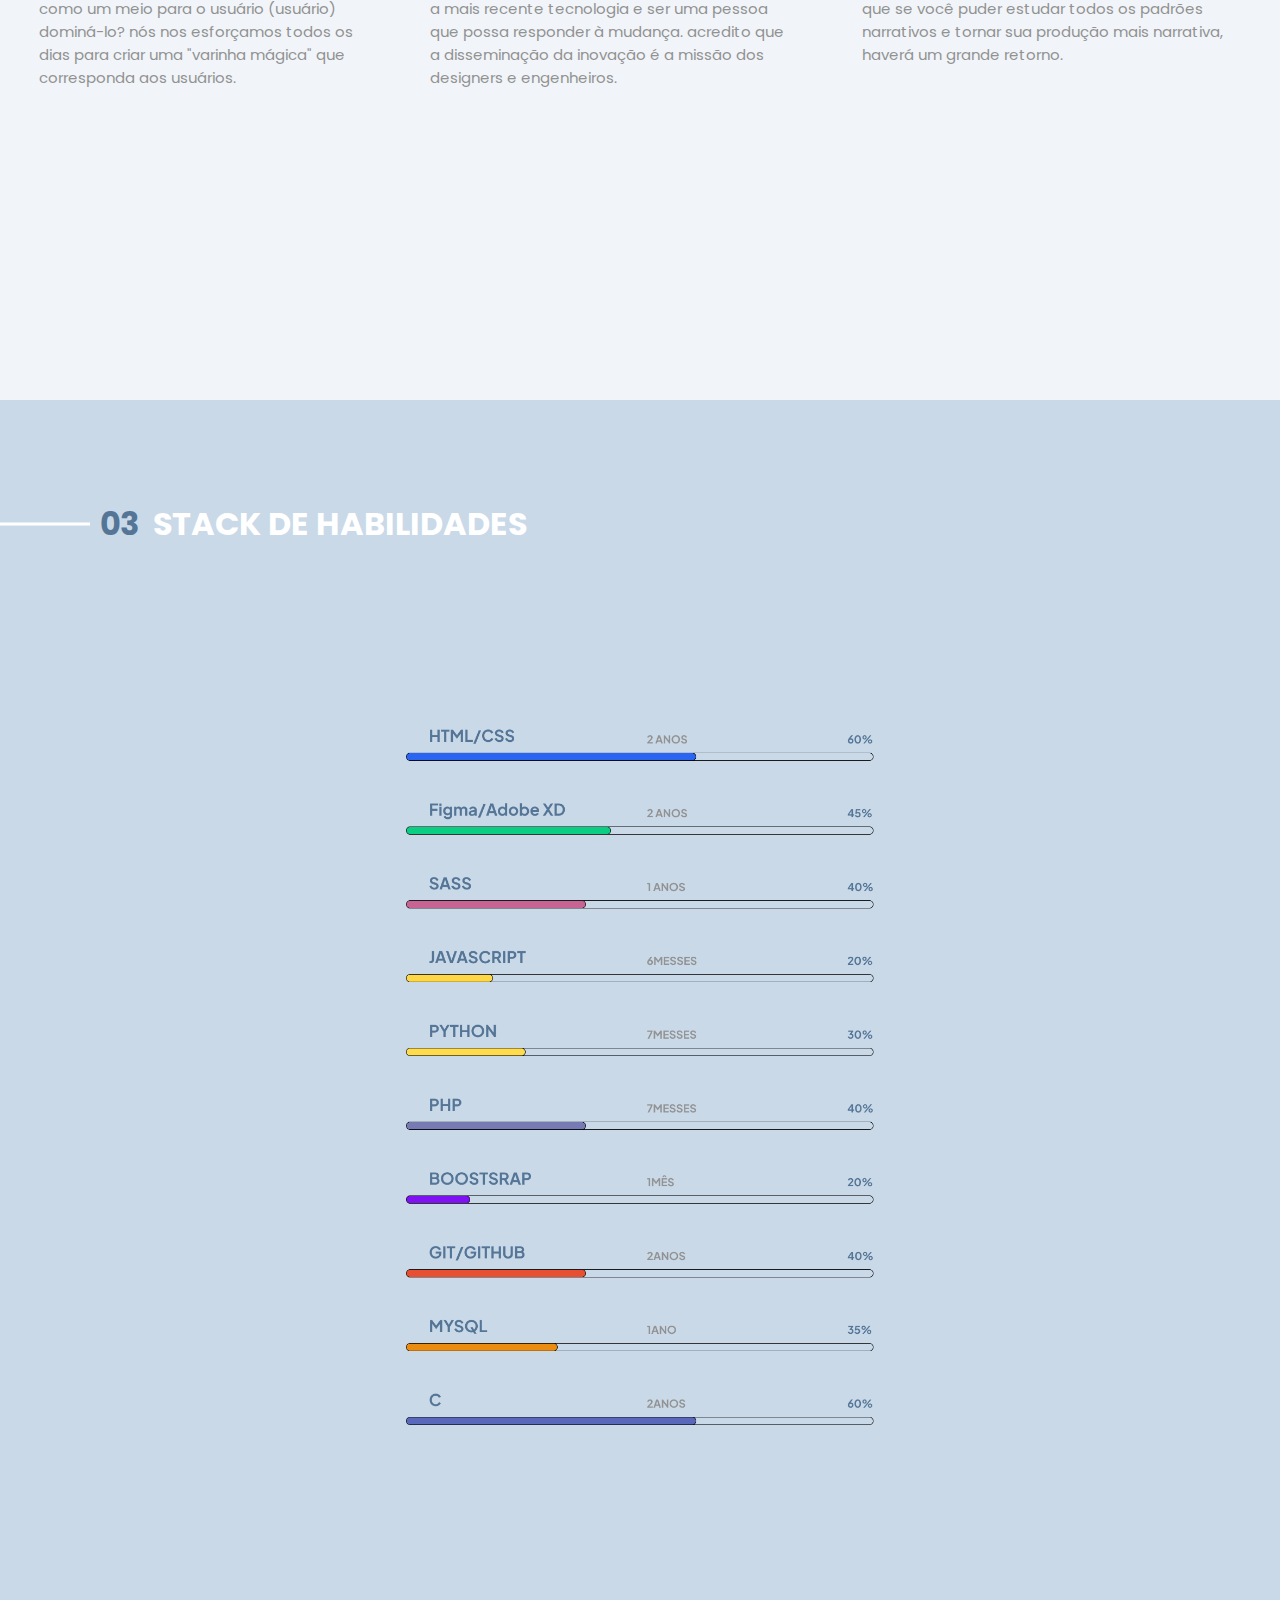
==== commit 2ed140f0: "stack" ====
--- a/index.html
+++ b/index.html
@@ -19,15 +19,16 @@
     <header class="header">
         <h3 class="JP-04">JP-04</h3>
         <ul>
-            <a href="#" class="active"  >   home        </a>
-            <a href="#section-02" class="disabled">   sobre mim   </a>
-            <a href="#" class="disabled">   projetos    </a>
-            <a href="#" class="disabled">   stack       </a>
-            <img src="./svg/moon.svg"       alt="moon">
+            <a href="#section-1"       class="active"  > home        </a>
+            <a href="#section-02"      class="disabled"> sobre mim   </a>
+            <a href="#"                class="disabled"> projetos    </a>
+            <a href="#section-5"       class="disabled"> stack       </a>
+            <img src="./svg/moon.svg"  alt="moon">
         </ul>
     </header>
     <!-- ---------------------------------------- Conatiner 1  -->
     <section class="container-01">
+        <a name="section-1" ></a>
         <img src="./svg/wave.svg" alt="wave" class="wave-background">
     <!-- ---------------------------------------- Container staus,foto e midias sociais  -->
         <div class="container-status-midias">
@@ -39,7 +40,7 @@
                     Experiência de nível mediano em web design e      <br> 
                     desenvolvimento web, produzindo trabalho de qualidade.
                 </p>
-                <a href="">
+                <a href="https://api.whatsapp.com/send?phone=5511937343971" target="_blank">
                     <div class="contact">
                         Entrar em contato
                         <svg width="30" height="30">
@@ -104,7 +105,7 @@
                 </p>
             </div>
 <!-- botão de downlad do cv -->
-            <a href="##" class="downlad-cv">download cv
+            <a href="./cv_joao.pdf" class="downlad-cv" download target="_blank">download cv
                 <svg width="31" height="31" viewBox="0 0 31 31" fill="none" xmlns="http://www.w3.org/2000/svg">
                     <path fill-rule="evenodd" clip-rule="evenodd" d="M6.19998 6.19995C5.3778 6.19995 4.58931 6.52656 4.00794 7.10792C3.42658 7.68928 3.09998 8.47778 3.09998 9.29995V21.7C3.09998 22.5221 3.42658 23.3106 4.00794 23.892C4.58931 24.4733 5.3778 24.8 6.19998 24.8H24.8C25.6221 24.8 26.4106 24.4733 26.992 23.892C27.5734 23.3106 27.9 22.5221 27.9 21.7V12.4C27.9 11.5778 27.5734 10.7893 26.992 10.2079C26.4106 9.62656 25.6221 9.29995 24.8 9.29995H17.05L13.95 6.19995H6.19998ZM17.05 13.95C17.05 13.5389 16.8867 13.1446 16.596 12.8539C16.3053 12.5633 15.9111 12.4 15.5 12.4C15.0889 12.4 14.6946 12.5633 14.404 12.8539C14.1133 13.1446 13.95 13.5389 13.95 13.95V16.4083L13.4958 15.9541C13.3528 15.8061 13.1818 15.688 12.9927 15.6067C12.8036 15.5255 12.6002 15.4828 12.3944 15.481C12.1886 15.4792 11.9845 15.5184 11.794 15.5963C11.6035 15.6743 11.4304 15.7894 11.2849 15.9349C11.1394 16.0804 11.0243 16.2535 10.9464 16.444C10.8684 16.6345 10.8292 16.8386 10.831 17.0444C10.8328 17.2502 10.8755 17.4536 10.9568 17.6427C11.038 17.8318 11.1561 18.0028 11.3041 18.1458L14.4041 21.2458L14.4072 21.2489C14.5507 21.3924 14.7211 21.5062 14.9086 21.5839C15.0961 21.6616 15.297 21.7015 15.5 21.7015C15.7029 21.7015 15.9039 21.6616 16.0914 21.5839C16.2789 21.5062 16.4492 21.3924 16.5927 21.2489L16.5958 21.2458L19.6958 18.1458C19.9782 17.8535 20.1344 17.4619 20.1309 17.0555C20.1273 16.6491 19.9643 16.2604 19.6769 15.973C19.3896 15.6856 19.0008 15.5226 18.5944 15.5191C18.188 15.5155 17.7965 15.6718 17.5041 15.9541L17.05 16.4083V13.95Z" fill="white"/>
                 </svg>
@@ -135,6 +136,65 @@
             </p>
         </div>
     </section>
+
+
+
+<!-- ---------------------------------------- Conatiner 4  -->
+    <section class="container-4">
+        <h1><span>02</span>&nbsp; PAIXÃO</h1>
+        <div class="container-paixao">
+            <div class="conteudo-paixao">
+                <img src="./svg/tecnologia.svg" alt="" height="50px">
+                <h5>TÉCNOLOGIA</h5>
+                <p>
+                    eu penso no design como algo como <br>
+                    uma "varinha mágica". se um serviço <br>
+                    ou produto é mágico para resolver um <br>
+                    problema,não é papel do design agir  <br>
+                    como um meio para o usuário (usuário)  <br>
+                    dominá-lo? nós nos esforçamos todos os <br>
+                    dias para criar uma "varinha mágica" que  <br>
+                    corresponda aos usuários. 
+                </p>
+            </div>
+            <div class="conteudo-paixao">
+                <img src="./svg/historia.svg" alt="" height="50px">
+                <h5>TÉCNOLOGIA</h5>
+                <p>
+                    como diz o ditado: "a tecnologia bem  <br>
+                    desenvolvida é indistinguível da magia", <br>
+                    a tecnologia tem o poder de mudar o mundo <br>
+                    e a vida dos indivíduos. quero sempre alcançar <br>
+                    a mais recente tecnologia e ser uma pessoa <br>
+                    que possa responder à mudança. acredito que <br>
+                    a disseminação da inovação é a missão dos  <br>
+                    designers e engenheiros.
+                </p>
+            </div>
+            <div class="conteudo-paixao">
+                <img src="./svg/projetar.svg" alt="" height="50px">
+                <h5>TÉCNOLOGIA</h5>
+                <p>
+                    adoro conteúdo voltado para histórias, como <br>
+                    animes, filmes e quadrinhos. histórias podem <br>
+                    chamar a atenção das pessoas e tornar as coisas <br>
+                    mais fáceis de entender e lembrar. acredito  <br>
+                    que se você puder estudar todos os padrões  <br>
+                    narrativos e tornar sua produção mais narrativa, <br>
+                    haverá um grande retorno. <br>
+                </p>
+            </div>
+        </div>
+    </section>
+
+
+
+<!-- ---------------------------------------- Conatiner 5  -->
+    <section class="container-05">
+        <a name="section-5" class="ancora"></a>
+        <h1><span>03</span>&nbsp; STACK DE HABILIDADES</h1>
+        <img src="./img/stack.png" alt="" height="700px">
+    </section>
 <!-- <script src="./js/gameMario.js"></script> -->
 </body>
 </html>--- a/style/home.css
+++ b/style/home.css
@@ -197,7 +197,7 @@
   display: flex;
   grid-gap: 100px;
 }
-.container-02 > .container-knowledge > .container-number > span {
+.container-02 > .container-knowledge > .container-number > p.text-numbers > span {
   color: #547596;
   font-size: 50px;
   font-weight: 600;
@@ -223,7 +223,7 @@
   color: #547596;
   background: #ffffff;
 }
-.container-02 > .container-knowledge > .downlad-cv:hover > path {
+.container-02 > .container-knowledge > .downlad-cv:hover > svg > path {
   fill: #547596;
 }
 
@@ -287,4 +287,86 @@
   bottom: -50px;
 }
 
+.container-4 {
+  height: 100vh;
+  position: relative;
+  display: flex;
+  align-items: center;
+  justify-content: center;
+}
+.container-4 > h1 {
+  position: absolute;
+  left: 100px;
+  top: 100px;
+  color: #11B1F5;
+}
+.container-4 > h1 > span {
+  color: #547596;
+  position: relative;
+}
+.container-4 > h1 > span::after {
+  position: absolute;
+  content: "  ";
+  width: 100px;
+  height: 3px;
+  background: #547596;
+  left: -110px;
+  top: 50%;
+  transform: translate(0, -50%);
+}
+.container-4 > .container-paixao {
+  display: flex;
+  align-items: center;
+  justify-content: space-around;
+  width: 100%;
+}
+.container-4 > .container-paixao > .conteudo-paixao {
+  display: flex;
+  justify-content: center;
+  align-items: start;
+  flex-direction: column;
+  grid-gap: 20px;
+}
+.container-4 > .container-paixao > .conteudo-paixao > p {
+  font-size: 15px;
+  text-align: start;
+  height: 200px;
+  color: #929292;
+}
+
+.container-05 {
+  background: #C9D9E8;
+  height: 150vh;
+  width: 100%;
+  position: relative;
+  display: flex;
+  align-items: center;
+  justify-content: center;
+}
+.container-05 > h1 {
+  position: absolute;
+  left: 100px;
+  top: 100px;
+  color: #ffffff;
+}
+.container-05 > h1 > span {
+  color: #547596;
+  position: relative;
+}
+.container-05 > h1 > span::after {
+  position: absolute;
+  content: "  ";
+  width: 100px;
+  height: 3px;
+  background: #ffffff;
+  left: -110px;
+  top: 50%;
+  transform: translate(0, -50%);
+}
+.container-05 > .ancora {
+  position: absolute;
+  left: 0;
+  top: 0;
+}
+
 /*# sourceMappingURL=home.css.map */
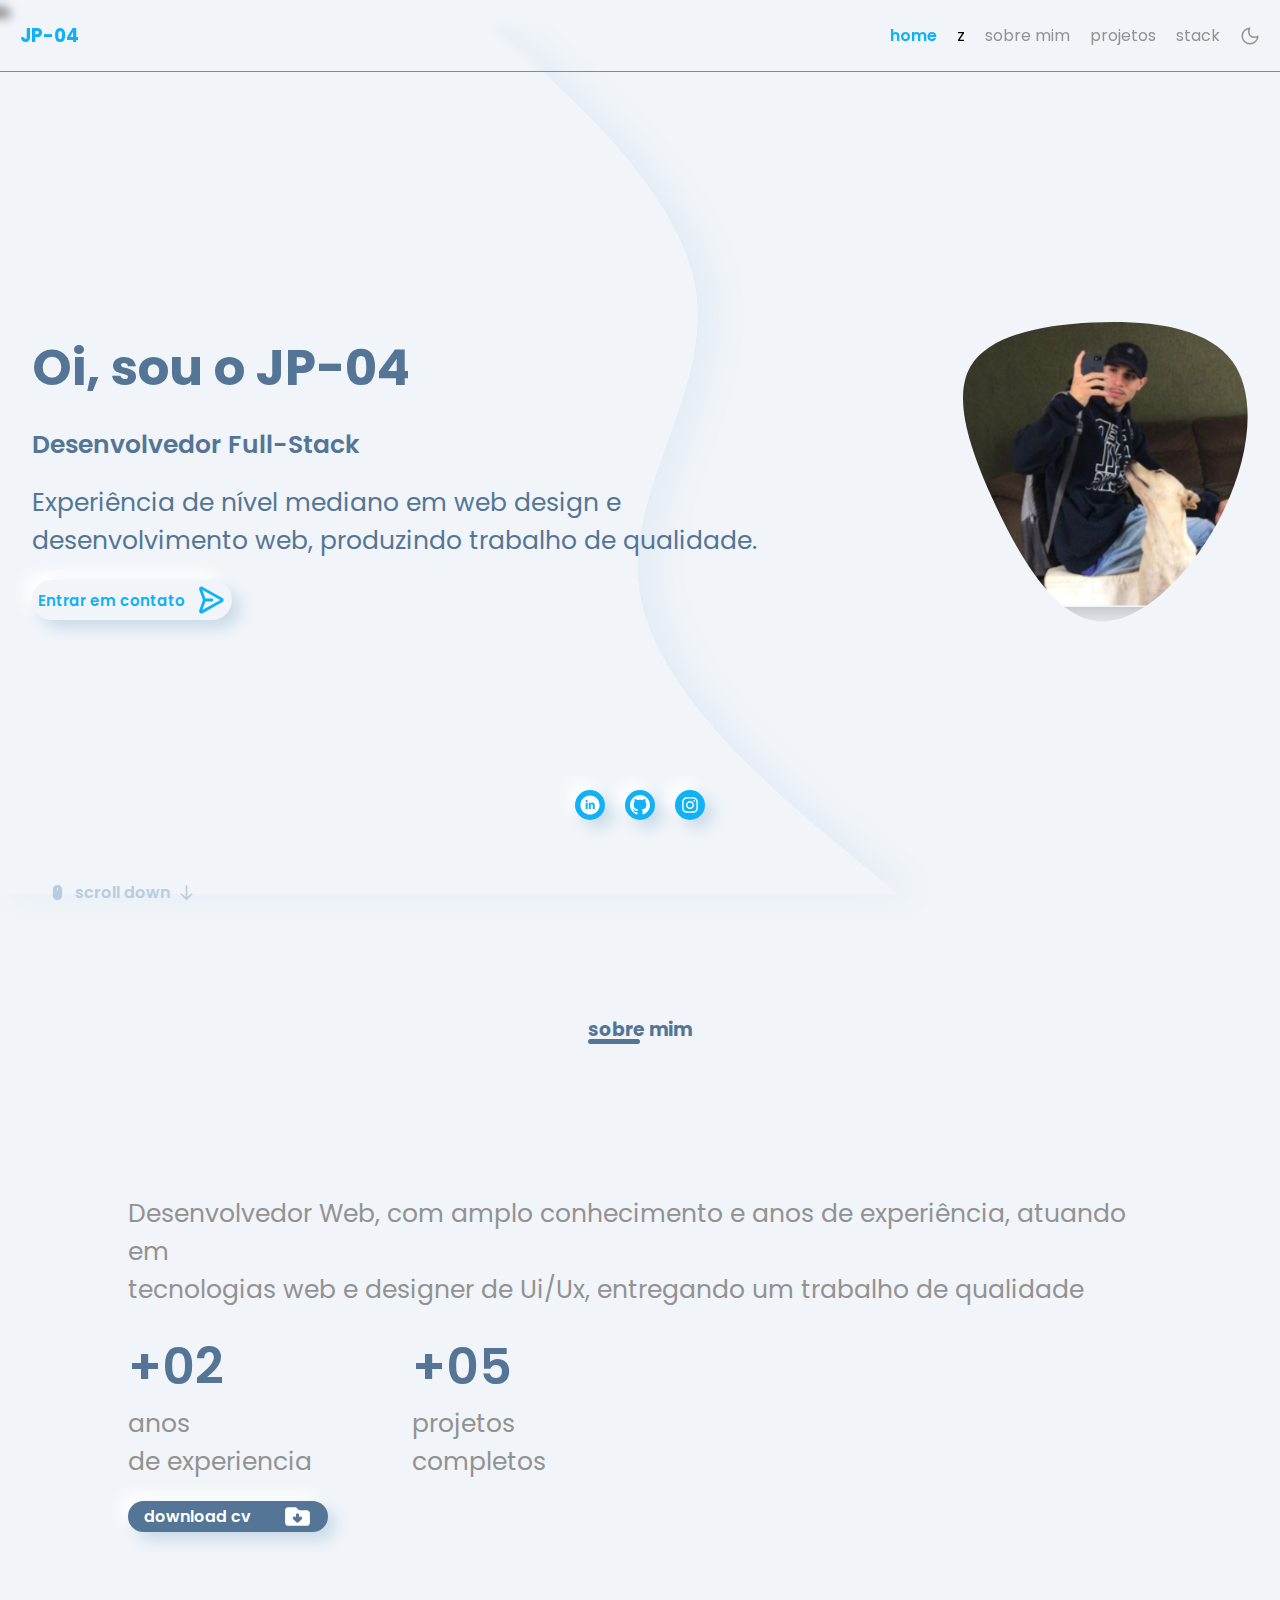
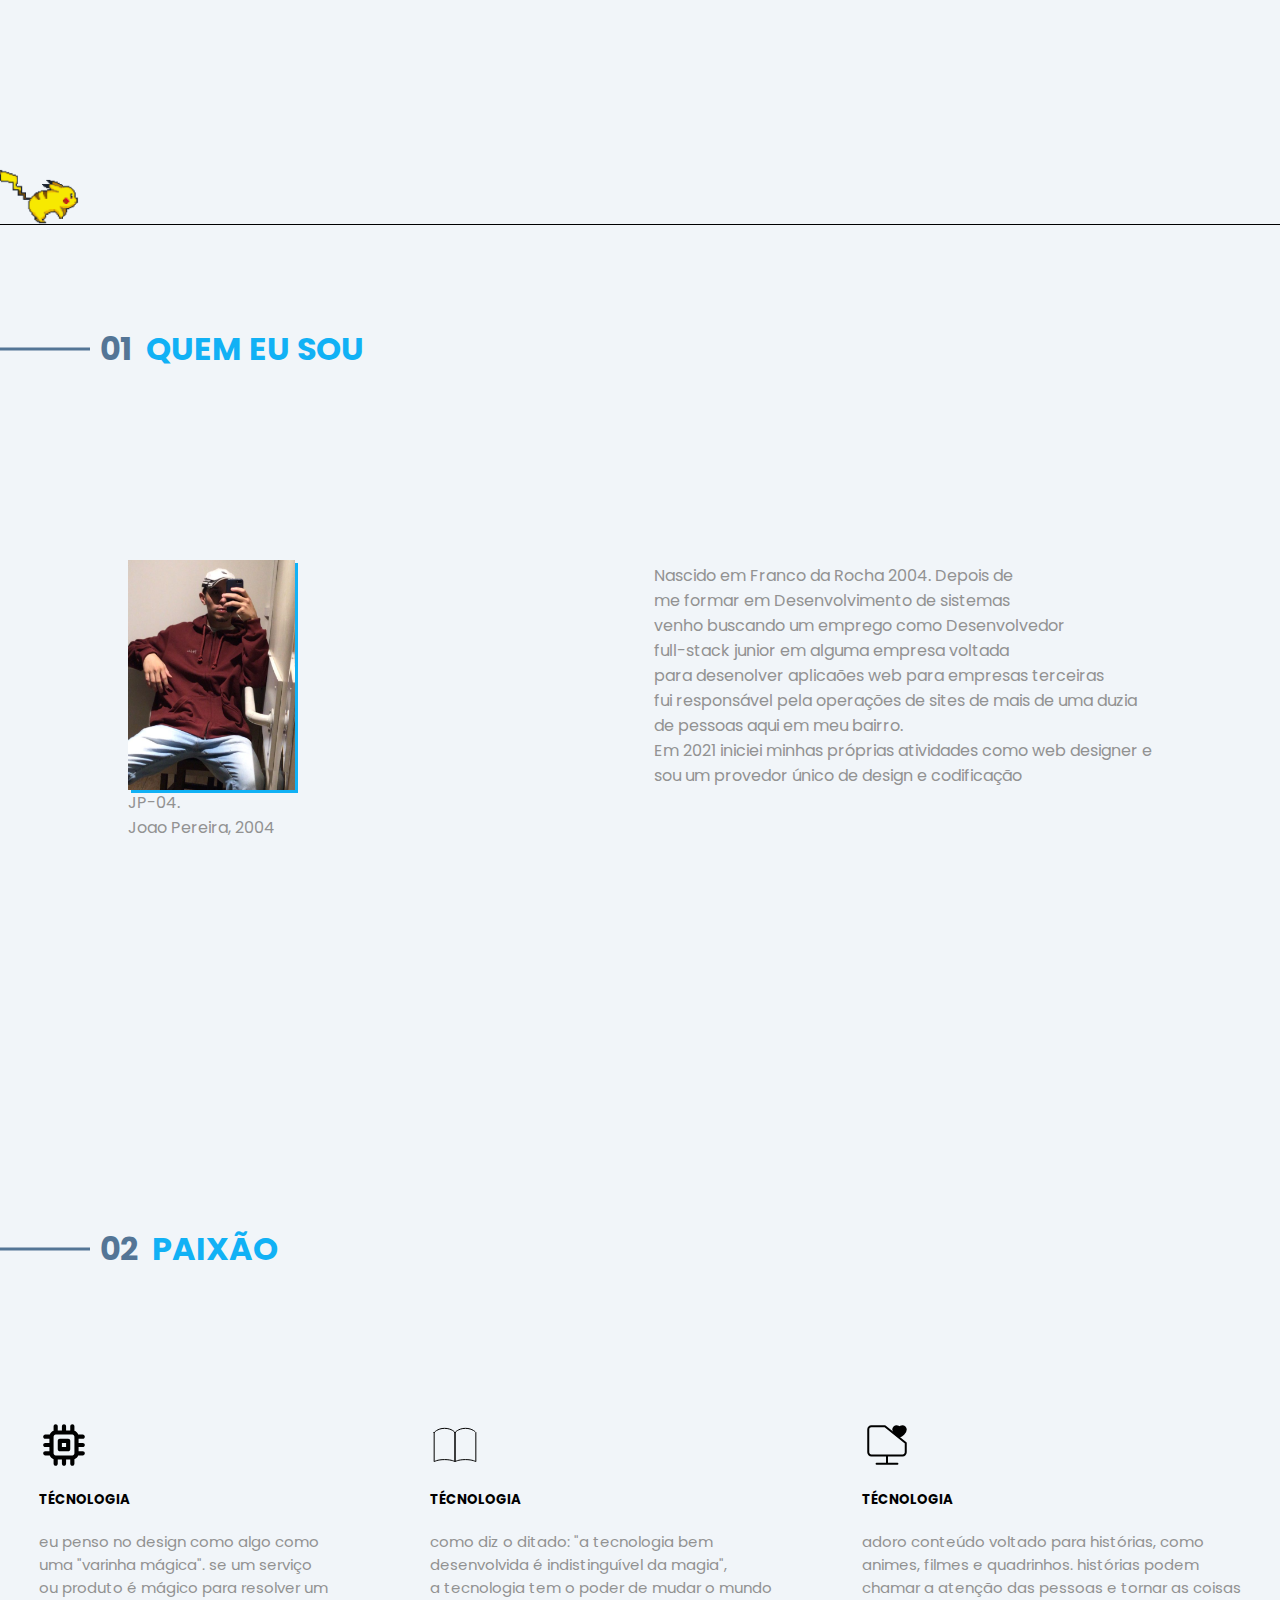
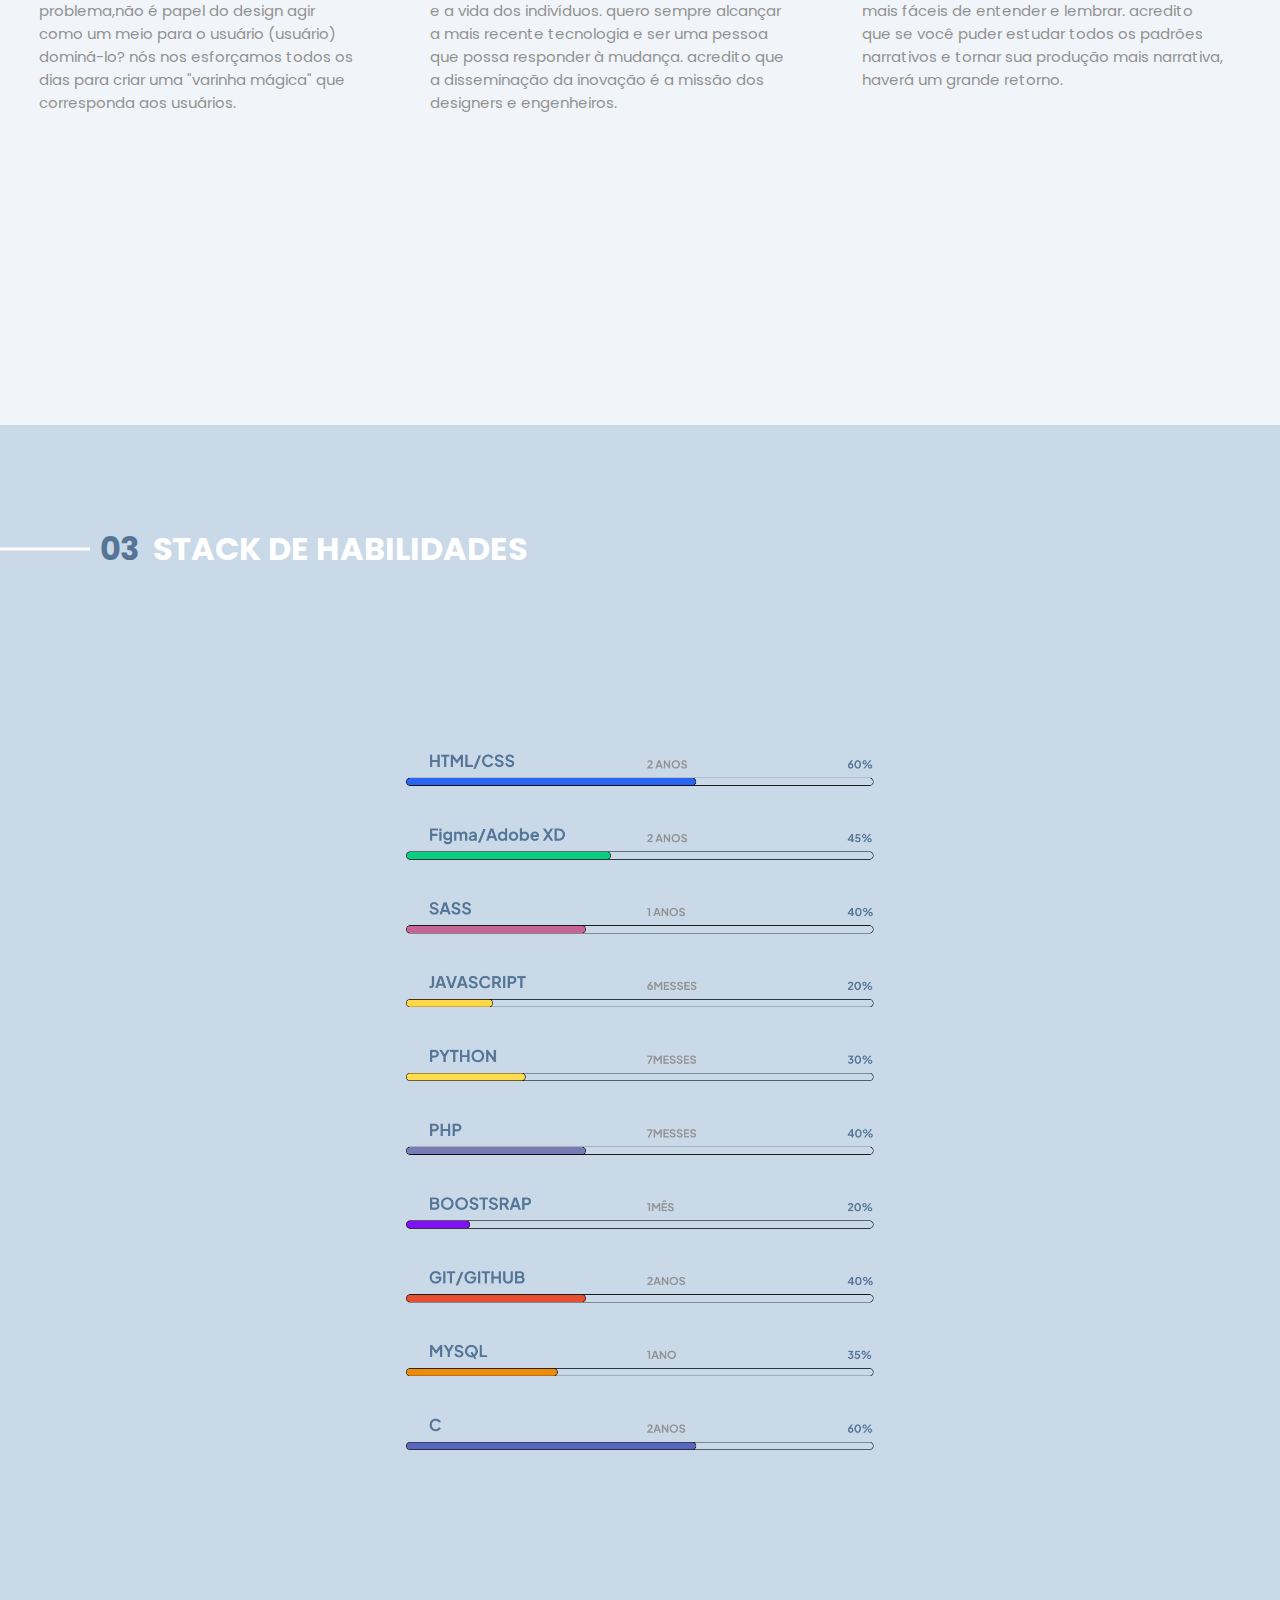
==== commit 1e8dbfb9: "Refactory" ====
--- a/index.html
+++ b/index.html
@@ -1,5 +1,5 @@
 <!DOCTYPE html>
-<html lang="en">
+<html lang="en">b
 <head>
     <meta charset="UTF-8">
     <meta http-equiv="X-UA-Compatible" content="IE=edge">
@@ -19,7 +19,7 @@
     <header class="header">
         <h3 class="JP-04">JP-04</h3>
         <ul>
-            <a href="#section-1"       class="active"  > home        </a>
+            <a href="#section-1"       class="active"  > home        </a>z
             <a href="#section-02"      class="disabled"> sobre mim   </a>
             <a href="#"                class="disabled"> projetos    </a>
             <a href="#section-5"       class="disabled"> stack       </a>
--- a/style/home.css
+++ b/style/home.css
@@ -1,4 +1,3 @@
-@charset "UTF-8";
 * {
   font-family: "Poppins", sans-serif;
   box-sizing: border-box;
@@ -15,13 +14,13 @@
 }
 
 .header {
+  display: flex;
+  justify-content: space-between;
+  align-items: center;
+  flex-wrap: wrap;
   width: 100%;
   height: 8vh;
-  display: flex;
-  justify-content: space-between;
-  padding-left: 20px;
-  padding-right: 20px;
-  align-items: center;
+  padding: 0 20px;
   position: fixed;
   border-bottom: solid 1px #11B1F5;
   top: 0;
@@ -34,8 +33,9 @@
 }
 .header ul {
   display: flex;
-  align-items: center;
-  justify-content: center;
+  justify-content: center;
+  align-items: center;
+  flex-wrap: wrap;
   grid-gap: 20px;
 }
 .header ul .disabled {
@@ -64,30 +64,32 @@
   padding-top: 50px;
 }
 .container-01 .scrolldown {
+  display: flex;
+  justify-content: center;
+  align-items: center;
+  flex-wrap: wrap;
   position: absolute;
   bottom: 20px;
   left: 50px;
   color: #B8CCE0;
   font-weight: 600;
-  display: flex;
-  align-items: center;
-  justify-content: center;
   grid-gap: 10px;
 }
 .container-01 .scrolldown img {
   height: 15px;
 }
 .container-01 > div.container-status-midias {
-  position: absolute;
-  top: 50%;
+  transform: translate(-50%, -50%);
+  position: absolute;
   left: 50%;
-  transform: translate(-50%, -50%);
+  top: 50%;
   width: 95%;
   height: 80vh;
   display: flex;
   justify-content: space-between;
   align-items: center;
   flex-wrap: wrap;
+  flex-wrap: wrap;
 }
 .container-01 > div.container-status-midias > .status {
   display: flex;
@@ -101,11 +103,11 @@
 .container-01 > div.container-status-midias > .status > span {
   color: #547596;
   font-weight: 600;
-  font-size: 24px;
+  font-size: 25px;
 }
 .container-01 > div.container-status-midias > .status > p {
   color: #547596;
-  font-size: 24px;
+  font-size: 25px;
 }
 .container-01 > div.container-status-midias > .status > a > .contact {
   background: #F1F5F9;
@@ -115,8 +117,9 @@
   font-size: 15px;
   height: 40px;
   display: flex;
-  align-items: center;
   justify-content: space-around;
+  align-items: center;
+  flex-wrap: wrap;
   color: #11B1F5;
   font-weight: 600;
   transition: 0.5s;
@@ -136,15 +139,17 @@
   left: 50%;
   transform: translate(-50%, -50%);
   display: flex;
-  align-items: center;
-  justify-content: center;
+  justify-content: center;
+  align-items: center;
+  flex-wrap: wrap;
   grid-gap: 20px;
 }
 .container-01 > div.container-status-midias > .midias a {
   background: #11B1F5;
   display: flex;
-  align-items: center;
-  justify-content: center;
+  justify-content: center;
+  align-items: center;
+  flex-wrap: wrap;
   height: 30px;
   width: 30px;
   border-radius: 50%;
@@ -152,15 +157,18 @@
 }
 
 .container-02 {
+  position: relative;
+  height: 100vh;
+  width: 100%;
   border-bottom: 1px solid #000;
-  height: 100vh;
-  position: relative;
 }
 .container-02 > h3.title-about-me {
   color: #547596;
-  position: absolute;
+  transform: translate(-50%, -50%);
+  position: absolute;
+  left: 50%;
+  top: 50%;
   top: 10vh;
-  left: 50%;
   transform: translate(-50%, 0%);
 }
 .container-02 > h3.title-about-me::after {
@@ -180,17 +188,19 @@
   animation: pikachu 5s infinite linear;
 }
 .container-02 > .container-knowledge {
-  position: absolute;
+  transform: translate(-50%, -50%);
+  position: absolute;
+  left: 50%;
+  top: 50%;
   top: 30%;
-  left: 50%;
   width: 80%;
   transform: translate(-50%, 0%);
   display: flex;
   flex-direction: column;
-  grid-gap: 30px;
+  grid-gap: 20px;
 }
 .container-02 > .container-knowledge > .text-knowledge {
-  font-size: 20px;
+  font-size: 25px;
   color: #929292;
 }
 .container-02 > .container-knowledge > .container-number {
@@ -203,13 +213,14 @@
   font-weight: 600;
 }
 .container-02 > .container-knowledge > .container-number > p {
-  font-size: 20px;
+  font-size: 25px;
   color: #929292;
 }
 .container-02 > .container-knowledge > .downlad-cv {
   display: flex;
-  align-items: center;
   justify-content: space-around;
+  align-items: center;
+  flex-wrap: wrap;
   width: 200px;
   background: #547596;
   border-radius: 40px;
@@ -236,11 +247,13 @@
   }
 }
 .container-03 {
-  height: 100vh;
-  display: flex;
-  align-items: center;
-  justify-content: center;
-  position: relative;
+  position: relative;
+  height: 100vh;
+  width: 100%;
+  display: flex;
+  justify-content: center;
+  align-items: center;
+  flex-wrap: wrap;
   color: #929292;
 }
 .container-03 > h1 {
@@ -254,36 +267,30 @@
   position: relative;
 }
 .container-03 > h1 > span::after {
-  position: absolute;
   content: "  ";
   width: 100px;
   height: 3px;
+  position: absolute;
+  left: -110px;
+  top: 50%;
+  transform: translate(0, -50%);
   background: #547596;
-  left: -110px;
-  top: 50%;
-  transform: translate(0, -50%);
 }
 .container-03 > .my-biography-photo {
+  display: flex;
+  justify-content: space-between;
+  align-items: center;
+  flex-wrap: wrap;
   width: 80%;
-  display: flex;
-  align-items: center;
-  justify-content: space-between;
-  flex-wrap: wrap;
   position: relative;
 }
 .container-03 > .my-biography-photo > img {
   position: relative;
   box-shadow: 3px 3px 0px #11B1F5;
 }
-.container-03 > .my-biography-photo > img::after {
-  content: " JP-04. João Pereira, 2004 ";
-  color: #000;
-  position: absolute;
-  bottom: -110px;
-}
 .container-03 > .my-biography-photo > span {
   position: absolute;
-  left: 0;
+  bottom: 0;
   bottom: -50px;
 }
 
@@ -291,8 +298,9 @@
   height: 100vh;
   position: relative;
   display: flex;
-  align-items: center;
-  justify-content: center;
+  justify-content: center;
+  align-items: center;
+  flex-wrap: wrap;
 }
 .container-4 > h1 {
   position: absolute;
@@ -305,27 +313,30 @@
   position: relative;
 }
 .container-4 > h1 > span::after {
-  position: absolute;
   content: "  ";
   width: 100px;
   height: 3px;
+  position: absolute;
+  left: -110px;
+  top: 50%;
+  transform: translate(0, -50%);
   background: #547596;
-  left: -110px;
-  top: 50%;
-  transform: translate(0, -50%);
 }
 .container-4 > .container-paixao {
   display: flex;
-  align-items: center;
   justify-content: space-around;
+  align-items: center;
+  flex-wrap: wrap;
   width: 100%;
 }
 .container-4 > .container-paixao > .conteudo-paixao {
   display: flex;
   justify-content: center;
+  align-items: center;
+  flex-wrap: wrap;
+  grid-gap: 20px;
   align-items: start;
   flex-direction: column;
-  grid-gap: 20px;
 }
 .container-4 > .container-paixao > .conteudo-paixao > p {
   font-size: 15px;
@@ -336,12 +347,14 @@
 
 .container-05 {
   background: #C9D9E8;
+  position: relative;
+  height: 100vh;
+  width: 100%;
+  display: flex;
+  justify-content: center;
+  align-items: center;
+  flex-wrap: wrap;
   height: 150vh;
-  width: 100%;
-  position: relative;
-  display: flex;
-  align-items: center;
-  justify-content: center;
 }
 .container-05 > h1 {
   position: absolute;
@@ -354,19 +367,19 @@
   position: relative;
 }
 .container-05 > h1 > span::after {
-  position: absolute;
   content: "  ";
   width: 100px;
   height: 3px;
+  position: absolute;
+  left: -110px;
+  top: 50%;
+  transform: translate(0, -50%);
   background: #ffffff;
-  left: -110px;
-  top: 50%;
-  transform: translate(0, -50%);
 }
 .container-05 > .ancora {
   position: absolute;
+  top: 0;
   left: 0;
-  top: 0;
 }
 
 /*# sourceMappingURL=home.css.map */
--- a/style/gameMario.css
+++ b/style/gameMario.css
@@ -20,7 +20,7 @@
 }
 .game-board .clouds {
   position: absolute;
-  width: 100px;
+  width: 100px;       
   animation: clouds-animation 10s infinite linear;
   top: 50%;
 }
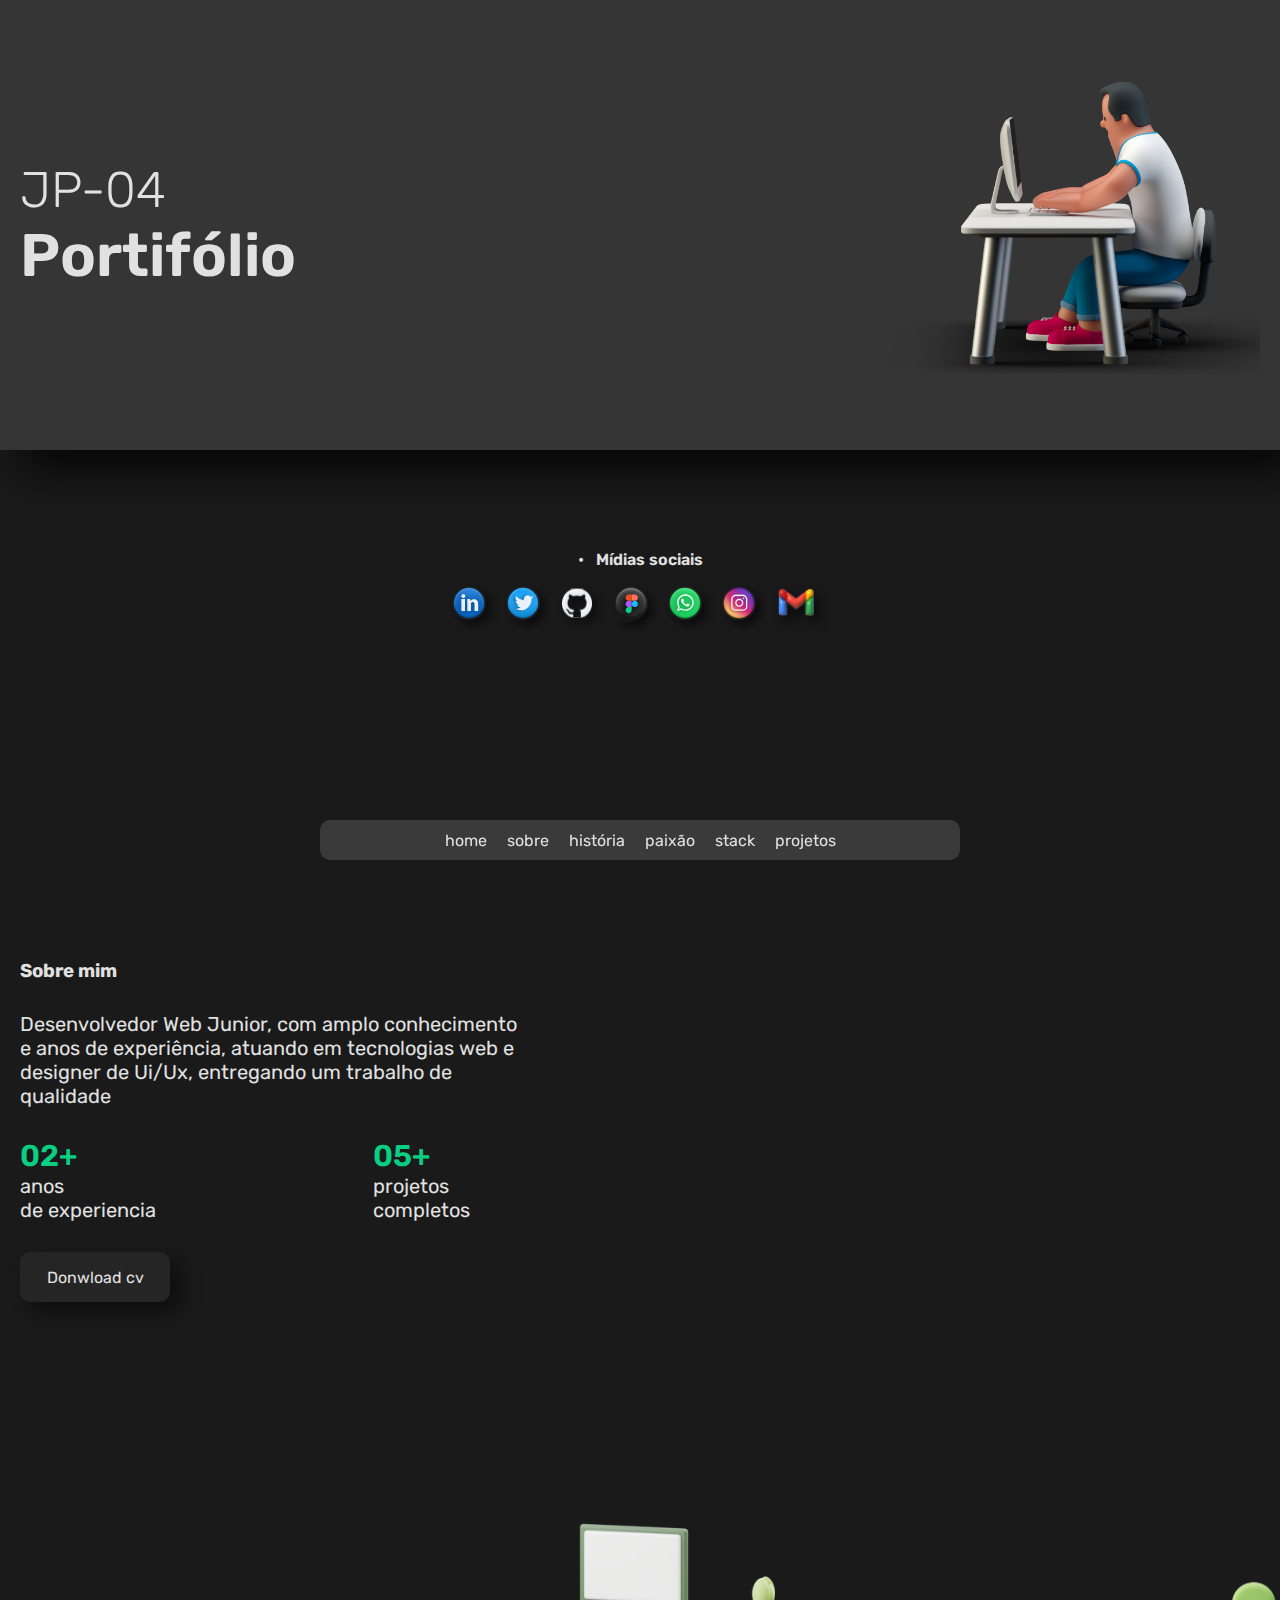
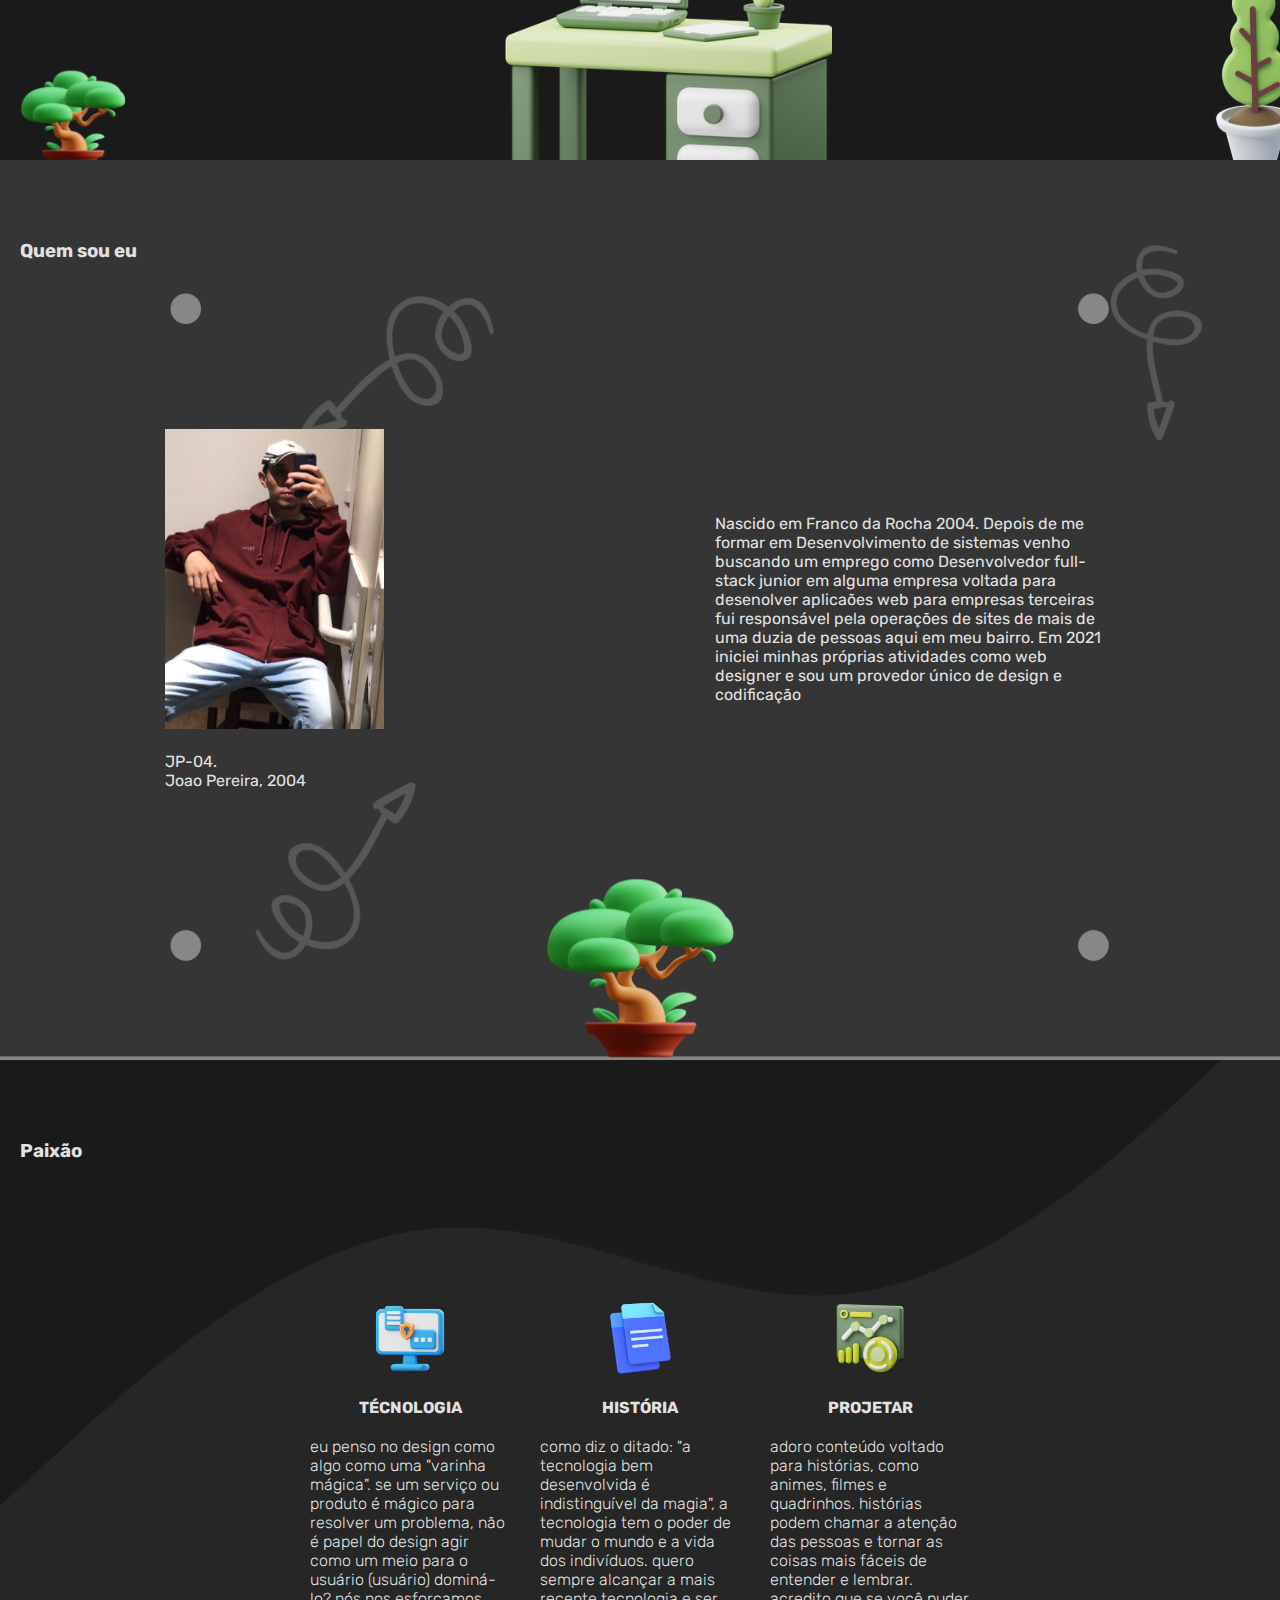
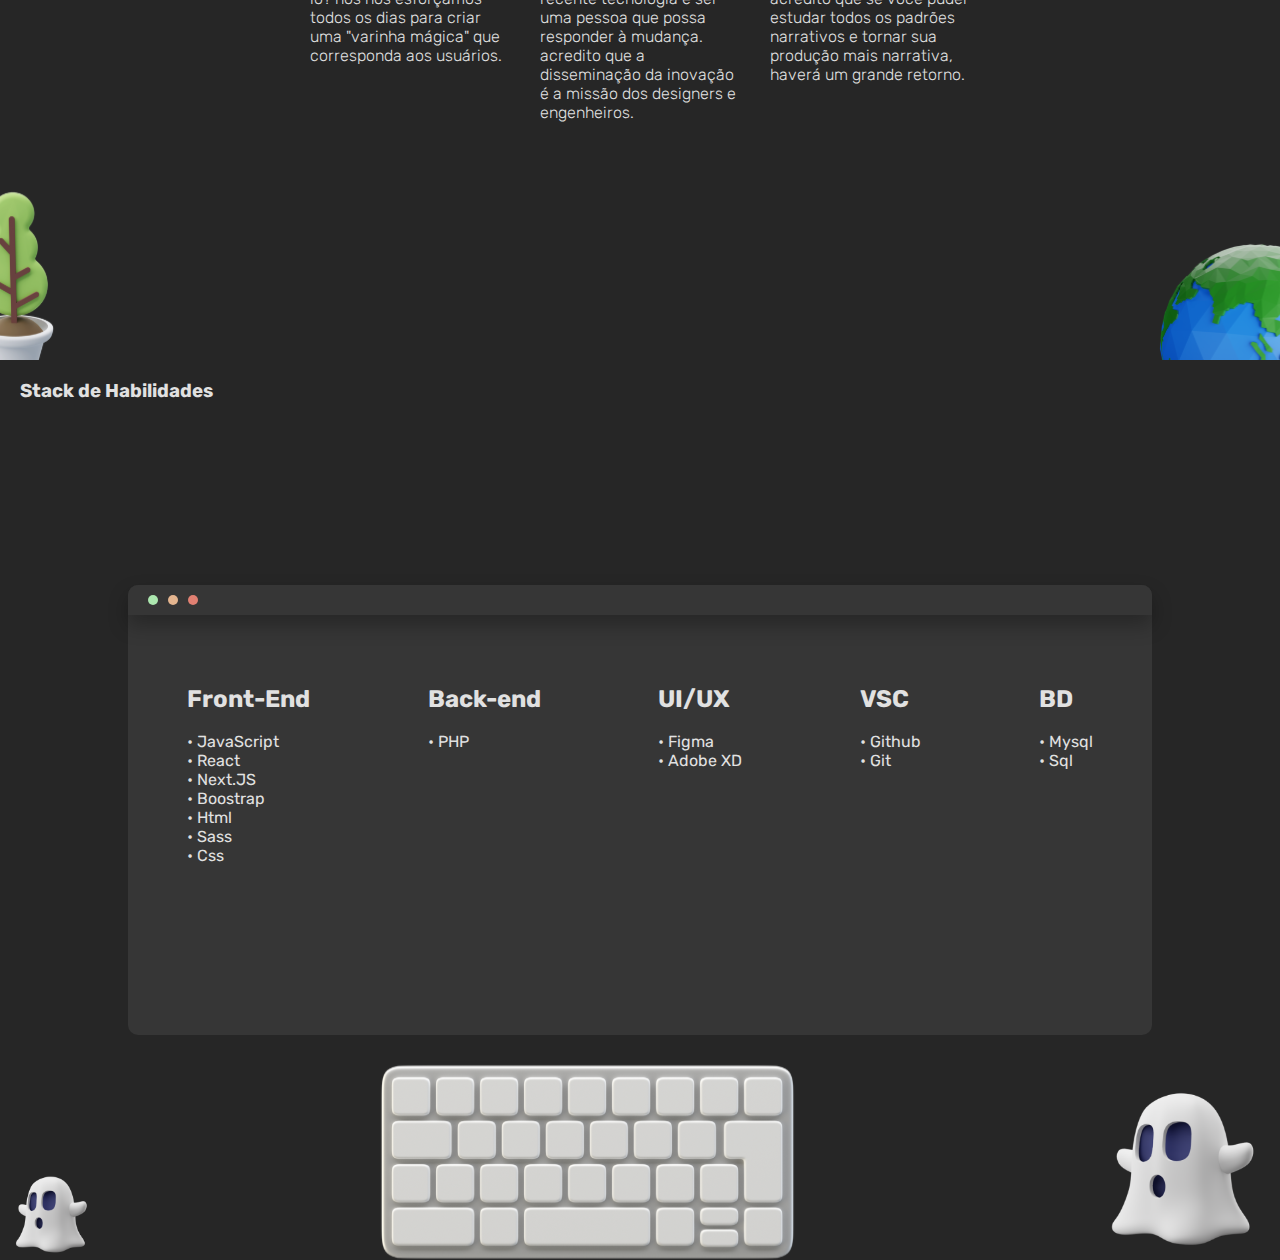
==== commit 1d4f3b78: "repaginação" ====
--- a/index.html
+++ b/index.html
@@ -1,200 +1,186 @@
 <!DOCTYPE html>
-<html lang="en">b
+<html lang="en">
 <head>
-    <meta charset="UTF-8">
-    <meta http-equiv="X-UA-Compatible" content="IE=edge">
-    <meta name="viewport" content="width=device-width, initial-scale=1.0">
+	<meta charset="UTF-8">
+	<meta http-equiv="X-UA-Compatible" content="IE=edge">
+	<meta name="viewport" content="width=device-width, initial-scale=1.0">
+	<title>JP-04 | home</title>
 
-    <!-- ---------------------------------------- font  -->
-    <link rel="preconnect" href="https://fonts.googleapis.com">
-    <link rel="preconnect" href="https://fonts.gstatic.com" crossorigin>
-    <link href="https://fonts.googleapis.com/css2?family=Poppins:wght@100;200;300;400;500;600;700;800;900&display=swap" rel="stylesheet">
-    <!-- ---------------------------------------- css  -->
-    <link rel="stylesheet" href="./style/home.css">
-    <!-- <link rel="stylesheet" href="./style/gameMario.css"> -->
-    <title>Home</title>
+	<link href="https://fonts.googleapis.com/css2?family=Rubik:ital,wght@0,300;0,400;0,500;0,600;0,700;0,800;0,900;1,300;1,400;1,500;1,700;1,800;1,900&display=swap" rel="stylesheet">
+	<link rel="stylesheet" href="./global/index.css">
+	<link rel="stylesheet" href="./src/css/home/index.css">
+
 </head>
 <body>
-    <!-- ---------------------------------------- Header  -->
-    <header class="header">
-        <h3 class="JP-04">JP-04</h3>
-        <ul>
-            <a href="#section-1"       class="active"  > home        </a>z
-            <a href="#section-02"      class="disabled"> sobre mim   </a>
-            <a href="#"                class="disabled"> projetos    </a>
-            <a href="#section-5"       class="disabled"> stack       </a>
-            <img src="./svg/moon.svg"  alt="moon">
-        </ul>
-    </header>
-    <!-- ---------------------------------------- Conatiner 1  -->
-    <section class="container-01">
-        <a name="section-1" ></a>
-        <img src="./svg/wave.svg" alt="wave" class="wave-background">
-    <!-- ---------------------------------------- Container staus,foto e midias sociais  -->
-        <div class="container-status-midias">
-    <!-- ---------------------------------------- Container midias status  -->
-            <div class="status">
-                <h1>Oi, sou o JP-04</h1>
-                <span>Desenvolvedor Full-Stack</span>
-                <p>
-                    Experiência de nível mediano em web design e      <br> 
-                    desenvolvimento web, produzindo trabalho de qualidade.
-                </p>
-                <a href="https://api.whatsapp.com/send?phone=5511937343971" target="_blank">
-                    <div class="contact">
-                        Entrar em contato
-                        <svg width="30" height="30">
-                            <path d="M26.4141 12.9492L6.62109 1.875C6.20613 1.63656 5.72785 1.53156 5.25117 1.57426C4.77449 1.61696 4.32249 1.80528 3.95651 2.11368C3.59053 2.42207 3.3283 2.8356 3.2054 3.29814C3.0825 3.76068 3.10489 4.24984 3.26952 4.69922L6.94921 15L3.26952 25.3008C3.10535 25.7494 3.08365 26.2378 3.20739 26.6992C3.33114 27.1606 3.5943 27.5726 3.96093 27.8789C4.38457 28.2342 4.91972 28.4292 5.47265 28.4297C5.87563 28.4312 6.27184 28.326 6.62109 28.125L26.4141 17.0508C26.7773 16.8456 27.0795 16.5475 27.2898 16.1872C27.5 15.8269 27.6108 15.4172 27.6108 15C27.6108 14.5828 27.5 14.1731 27.2898 13.8128C27.0795 13.4524 26.7773 13.1544 26.4141 12.9492V12.9492ZM6.33984 25.0664L9.43359 16.4062H15.9375C16.3105 16.4062 16.6681 16.2581 16.9319 15.9944C17.1956 15.7306 17.3437 15.373 17.3437 15C17.3437 14.627 17.1956 14.2694 16.9319 14.0056C16.6681 13.7419 16.3105 13.5937 15.9375 13.5937H9.43359L6.33984 4.93359L24.3047 15L6.33984 25.0664Z" fill="#11B1F5"/>
-                        </svg>
-                    </div>
-                </a>
-            </div>
-    <!-- ---------------------------------------- Container  foto  -->
-            <div class="my-photograph">
-                <img src="./svg/foto1.svg" alt="my photo" height="300px">
-            </div>
-    <!-- ---------------------------------------- Container midias sociais  -->
-            <div class="midias">
-                <a href="https://www.linkedin.com/in/joao-pereira-7736b320b/ " target="_blank">
-                    <img src="./svg/linkedln.svg"  alt="linkedln"  height="20px">    
-                </a>
-                <a href="https://github.com/JP-04" target="_blank">
-                    <img src="./svg/github.svg"    alt="github"    height="20px">  
-                </a>
-                <a href="https://www.instagram.com/joaozinho_pereira__/" target="_blank">
-                    <img src="./svg/instagram.svg" alt="instagram" height="20px">
-               </a>
-            </div>
-        </div>
-    <!-- ---------------------------------------- Container scroll donw e arrow  -->
-        <a href="#section-02" class="scrolldown"><img src="./svg/mouse.svg" alt="mouse">scroll down<img src="svg/arrow.svg" alt="arrow"></a>
-    </section>
 
+	<!-- ------------------------------------------------------------------- -->	
+	<main class="container-homecontainer-sobre containers">
+		<a class="link" name="home"></a>
+		<div class="container-portifolio">
+			<div class="portifolio">
+				<h1>JP-04</h1>
+				<h2>Portifólio</h2>
+			</div>
+			<img src="./components/imgs/homenSentado.png" alt="homenSentado" height="300px">
+		</div>
 
+		<div class="container-midias">
+			<span>• &nbsp; Mídias sociais</span>
+			<div class="midias">
+				<a target="_blank" href="https://www.linkedin.com/in/joao-pereira-7736b320b/">	<img class="img-midias" src="./components/svgs/midias/linkedin.svg" alt="linkedin">		</a>
+				<a target="_blank" href="https://twitter.com/joao_pereira011">									<img class="img-midias" src="./components/svgs/midias/tw.svg" 			alt="tw">					</a>
+				<a target="_blank" href="https://github.com/JP-04">															<img class="img-midias" src="./components/svgs/midias/github.svg" 	alt="github">			</a>
+				<a target="_blank" href="https://www.figma.com/downloads/">											<img class="img-midias" src="./components/svgs/midias/figma.svg" 		alt="figma">			</a>
+				<a target="_blank" href="https://api.whatsapp.com/send?phone=5511937343971">		<img class="img-midias" src="./components/svgs/midias/whats.svg" 		alt="whats">			</a>
+				<a target="_blank" href="https://www.instagram.com/joaozinho_pereira__/">				<img class="img-midias" src="./components/svgs/midias/instagram.svg"alt="instagram">	</a>
+				<a target="_blank" href="https://mail.google.com/mail/u/0/?pli=1#search/joaovitorpereiramartins.2004%40gmail.com?compose=new"><img class="img-midias" src="./components/svgs/midias/gmail.svg" 		alt="gmail">			</a>
+			</div>
+		</div>
+	</main>
+<!-- ------------------------------------------------------------------- -->
+	<header class="headerPrincipal">
+		<a href="#home">home					</a>
+		<a href="#sobre">sobre				</a>
+		<a href="#historia">história	</a>
+		<a href="#paixao">paixão			</a>
+		<a href="#stack">stack				</a>
+		<a href="./pages/projects/index.html" target="_blank">projetos	</a>
+	</header>
+<!-- ------------------------------------------------------------------- -->
+	<main class="container-sobre containers">
+		<a class="link" name="sobre"></a>
+		<section class="sobre">
+			<h3 class="topicos">Sobre mim</h3>
+			<p>
+				Desenvolvedor Web Junior, com amplo conhecimento e anos de experiência, atuando em tecnologias web e designer de Ui/Ux, entregando um trabalho de qualidade
+			</p>
 
+			<div class="dadosSobre">
+				<p><span>02+</span><br> anos <br> de experiencia</p>
+				<p><span>05+</span><br> projetos <br> completos</p>
+			</div>
 
-    <!-- <section class="container-02 game-board">
-        <img src="./img/pipe.png"       alt="" class="pipe">
-        <img src="./img/mario.gif"      alt="" class="mario jump">
-        <img src="./img/clouds.png"      alt="" class="clouds">
-    </section> -->
-    <!-- ---------------------------------------- Conatiner 2  -->
+			<a href="./documents/cv_joao.pdf" class="cv">Donwload cv</a>
+		</section>
+		<div class="container-imgs-sobre">
+			<img src="./components/svgs/icons/planta.svg" 											height="100px">
+			<img src="./components/svgs/icons/mesaVerde.svg" 		class="mesa" 		height="300px">
+			<img src="./components/svgs/icons/plantaAlta.svg" 	class="planta"  height="200px">
+		</div>
+	</main>
+<!-- ------------------------------------------------------------------- -->
+<main class="container-quem-sou-eu containers">
+		<a class="link" name="historia"></a>
+		<h3 class="topicos">Quem sou eu</h3>
+		<section class="quem-sou-eu">
+			<div class="container-eu">
+				<img src="./components/imgs/eu.png" alt="" height="300px"> <br> <br>
+				<span>JP-04. <br> Joao Pereira, 2004</span>
+			</div>
+			<div class="texto-que-sou">
+				<p>
+					Nascido em Franco da Rocha 2004. Depois de  
+					me formar em Desenvolvimento de sistemas
+					venho buscando um emprego como Desenvolvedor
+					full-stack junior em alguma empresa voltada
+					para desenolver aplicaões web para empresas terceiras
+					fui responsável pela operações de sites de mais de uma duzia 
+					de pessoas aqui em meu bairro.
+					
+					Em 2021 iniciei minhas próprias atividades como web designer e
+					sou um provedor único de design e codificação 
+				</p>
+			</div>
+			<img src="./components/svgs/icons/planta.svg" alt="planta" class="position-planta" height="180px">
+		</section>
+	</main>
+<!-- ------------------------------------------------------------------- -->
+	<main class="container-paixao containers">
+		<a class="link" name="paixao"></a>
+		<h3 class="topicos">Paixão</h3>
+		<section class="container-card">
+			<div class="card">
+				<img src="./components/imgs/computador.png" height="80px">
+				<h4>TÉCNOLOGIA</h4>
+				<p>
+					eu penso no design como algo como uma "varinha mágica". se um serviço ou produto é mágico para resolver um problema, não é papel do design agir como um meio para o usuário (usuário) dominá-lo? nós nos esforçamos todos os dias para criar uma "varinha mágica" que corresponda aos usuários. 
+				</p>
+			</div>
+			<div class="card">
+				<img src="./components/imgs/historia.png" alt="" height="80px">
+				<h4>HISTÓRIA</h4>
+				<p>
+					como diz o ditado: "a tecnologia bem desenvolvida é indistinguível da magia", a tecnologia tem o poder de mudar o mundo e a vida dos indivíduos. quero sempre alcançar a mais recente tecnologia e ser uma pessoa que possa responder à mudança. acredito que a disseminação da inovação é a missão dos designers e engenheiros. 
+				</p>
+			</div>
+			<div class="card">
+				<img src="./components/imgs/projetar.png" alt="" height="80px">
+				<h4>PROJETAR</h4>
+				<p>
+					adoro conteúdo voltado para histórias, como animes, filmes e quadrinhos. histórias podem chamar a atenção das pessoas e tornar as coisas mais fáceis de entender e lembrar. acredito que se você puder estudar todos os padrões narrativos e tornar sua produção mais narrativa, haverá um grande retorno. 
+				</p>
+			</div>
+		</section>
+		<img src="./components/svgs/icons/planeta.svg" alt="planeta" class="planeta" height="200px">
+		<img src="./components/svgs/icons/plantaAlta.svg" alt="planta" class="planta-alta" height="200px">
+	</main>
+<!-- ------------------------------------------------------------------- -->
+	<main class="container-stack containers">
+		<a class="link" name="stack"></a>
+		<h3>Stack de Habilidades</h3>
+		<section class="container-janela">
+			<header class="header-janela">
+				<div class="bolinha-verde    bolinha"></div>
+				<div class="bolinha-laranja  bolinha"></div>
+				<div class="bolinha-vermelha bolinha"></div>
+			</header>
+			<div class="card-stack">
+				<h2>Front-End</h2>
+				<br>
+				<p>• JavaScript</p>
+				<p>• React</p>
+				<p>• Next.JS</p>
+				<p>• Boostrap</p>
+				<p>• Html</p>
+				<p>• Sass</p>
+				<p>• Css</p>
+				<p></p>
+			</div>
+			
+			<div class="card-stack">
+				<h2>Back-end</h2>
+				<br>
+				<p>• PHP</p>
+			</div>
 
+			<div class="card-stack">
+				<h2>UI/UX</h2>
+				<br>
+				<p>• Figma</p>
+				<p>• Adobe XD</p>
+			</div>
 
-    <section class="container-02" >
-        <a name="section-02"></a>
-        <h3 class="title-about-me">sobre mim</h3>
-        <img src="./img/pikachu.gif" alt="" class="pikachu">
-        <div class="container-knowledge">
-<!-- texto de conhecimentos -->
-            <p class="text-knowledge">
-                Desenvolvedor Web, com amplo conhecimento e anos de experiência, atuando em   <br>tecnologias web e
-                 designer de Ui/Ux, entregando um trabalho de qualidade
-            </p>
-<!-- container de anos de experiencia -->
-            <div class="container-number">
-                <p class="text-numbers">
-                    <span>+02</span> <br>
-                    anos <br>
-                    de experiencia
-                </p>
-                <p class="text-numbers">
-                    <span>+05</span> <br>
-                    projetos <br>
-                    completos
-                </p>
-            </div>
-<!-- botão de downlad do cv -->
-            <a href="./cv_joao.pdf" class="downlad-cv" download target="_blank">download cv
-                <svg width="31" height="31" viewBox="0 0 31 31" fill="none" xmlns="http://www.w3.org/2000/svg">
-                    <path fill-rule="evenodd" clip-rule="evenodd" d="M6.19998 6.19995C5.3778 6.19995 4.58931 6.52656 4.00794 7.10792C3.42658 7.68928 3.09998 8.47778 3.09998 9.29995V21.7C3.09998 22.5221 3.42658 23.3106 4.00794 23.892C4.58931 24.4733 5.3778 24.8 6.19998 24.8H24.8C25.6221 24.8 26.4106 24.4733 26.992 23.892C27.5734 23.3106 27.9 22.5221 27.9 21.7V12.4C27.9 11.5778 27.5734 10.7893 26.992 10.2079C26.4106 9.62656 25.6221 9.29995 24.8 9.29995H17.05L13.95 6.19995H6.19998ZM17.05 13.95C17.05 13.5389 16.8867 13.1446 16.596 12.8539C16.3053 12.5633 15.9111 12.4 15.5 12.4C15.0889 12.4 14.6946 12.5633 14.404 12.8539C14.1133 13.1446 13.95 13.5389 13.95 13.95V16.4083L13.4958 15.9541C13.3528 15.8061 13.1818 15.688 12.9927 15.6067C12.8036 15.5255 12.6002 15.4828 12.3944 15.481C12.1886 15.4792 11.9845 15.5184 11.794 15.5963C11.6035 15.6743 11.4304 15.7894 11.2849 15.9349C11.1394 16.0804 11.0243 16.2535 10.9464 16.444C10.8684 16.6345 10.8292 16.8386 10.831 17.0444C10.8328 17.2502 10.8755 17.4536 10.9568 17.6427C11.038 17.8318 11.1561 18.0028 11.3041 18.1458L14.4041 21.2458L14.4072 21.2489C14.5507 21.3924 14.7211 21.5062 14.9086 21.5839C15.0961 21.6616 15.297 21.7015 15.5 21.7015C15.7029 21.7015 15.9039 21.6616 16.0914 21.5839C16.2789 21.5062 16.4492 21.3924 16.5927 21.2489L16.5958 21.2458L19.6958 18.1458C19.9782 17.8535 20.1344 17.4619 20.1309 17.0555C20.1273 16.6491 19.9643 16.2604 19.6769 15.973C19.3896 15.6856 19.0008 15.5226 18.5944 15.5191C18.188 15.5155 17.7965 15.6718 17.5041 15.9541L17.05 16.4083V13.95Z" fill="white"/>
-                </svg>
-            </a>
-        </div>
-    </section>
+			<div class="card-stack">
+				<h2>VSC</h2>
+				<br>
+				<p>• Github</p>
+				<p>• Git</p>
 
+			</div>
 
+			<div class="card-stack">
+				<h2>BD</h2>
+				<br>
+				<p>• Mysql</p>
+				<p>• Sql</p>
+			</div>
+		</section>
 
-
-    <!-- ---------------------------------------- Conatiner 3  -->
-    <section class="container-03">
-        <h1><span>01</span>&nbsp; QUEM EU SOU</h1>
-        <div class="my-biography-photo">
-                <img src="./img/minhafoto.png" alt="" height="230px"> <br>
-                <span>JP-04. <br> Joao Pereira, 2004</span>
-            <p>
-                Nascido em Franco da Rocha 2004. Depois de                          <br>
-                me formar em Desenvolvimento de sistemas                            <br>
-                venho buscando um emprego como Desenvolvedor                        <br>
-                full-stack junior em alguma empresa voltada                         <br>
-                para desenolver aplicaões web para empresas terceiras               <br>
-                fui responsável pela operações de sites de mais de uma duzia        <br>
-                de pessoas aqui em meu bairro.                                      <br>
-
-                Em 2021 iniciei minhas próprias atividades como web designer e <br>
-                sou um provedor único de design e codificação 
-            </p>
-        </div>
-    </section>
-
-
-
-<!-- ---------------------------------------- Conatiner 4  -->
-    <section class="container-4">
-        <h1><span>02</span>&nbsp; PAIXÃO</h1>
-        <div class="container-paixao">
-            <div class="conteudo-paixao">
-                <img src="./svg/tecnologia.svg" alt="" height="50px">
-                <h5>TÉCNOLOGIA</h5>
-                <p>
-                    eu penso no design como algo como <br>
-                    uma "varinha mágica". se um serviço <br>
-                    ou produto é mágico para resolver um <br>
-                    problema,não é papel do design agir  <br>
-                    como um meio para o usuário (usuário)  <br>
-                    dominá-lo? nós nos esforçamos todos os <br>
-                    dias para criar uma "varinha mágica" que  <br>
-                    corresponda aos usuários. 
-                </p>
-            </div>
-            <div class="conteudo-paixao">
-                <img src="./svg/historia.svg" alt="" height="50px">
-                <h5>TÉCNOLOGIA</h5>
-                <p>
-                    como diz o ditado: "a tecnologia bem  <br>
-                    desenvolvida é indistinguível da magia", <br>
-                    a tecnologia tem o poder de mudar o mundo <br>
-                    e a vida dos indivíduos. quero sempre alcançar <br>
-                    a mais recente tecnologia e ser uma pessoa <br>
-                    que possa responder à mudança. acredito que <br>
-                    a disseminação da inovação é a missão dos  <br>
-                    designers e engenheiros.
-                </p>
-            </div>
-            <div class="conteudo-paixao">
-                <img src="./svg/projetar.svg" alt="" height="50px">
-                <h5>TÉCNOLOGIA</h5>
-                <p>
-                    adoro conteúdo voltado para histórias, como <br>
-                    animes, filmes e quadrinhos. histórias podem <br>
-                    chamar a atenção das pessoas e tornar as coisas <br>
-                    mais fáceis de entender e lembrar. acredito  <br>
-                    que se você puder estudar todos os padrões  <br>
-                    narrativos e tornar sua produção mais narrativa, <br>
-                    haverá um grande retorno. <br>
-                </p>
-            </div>
-        </div>
-    </section>
-
-
-
-<!-- ---------------------------------------- Conatiner 5  -->
-    <section class="container-05">
-        <a name="section-5" class="ancora"></a>
-        <h1><span>03</span>&nbsp; STACK DE HABILIDADES</h1>
-        <img src="./img/stack.png" alt="" height="700px">
-    </section>
-<!-- <script src="./js/gameMario.js"></script> -->
+		<section class="container-icons">
+			<img src="./components/imgs/fantasma.png" alt="" 			height="100px" class="fantasma2">
+			<img src="./components/svgs/icons/teclado.svg" alt="" height="200px">
+			<img src="./components/imgs/fantasma.png" alt="" 			height="200px" class="fantasma">
+		</section>
+	</main>
 </body>
 </html>--- a/global/index.css
+++ b/global/index.css
@@ -0,0 +1,16 @@
+*,
+*::before,
+*::after{
+  padding: 0;
+  margin: 0;
+  box-sizing: border-box;
+  color: #E1E1E1;
+  text-decoration: none;
+  list-style: none;
+}
+html,
+body{
+  font-family: 'Rubik', sans-serif;
+  background-color: #1A1A1A;
+  width: 100%;
+}--- a/src/css/home/index.css
+++ b/src/css/home/index.css
@@ -0,0 +1,302 @@
+.headerPrincipal {
+  margin-top: -80px;
+  position: sticky;
+  top: 0;
+  display: flex;
+  justify-content: center;
+  align-items: center;
+  flex-wrap: wrap;
+  gap: 20px;
+  left: 50%;
+  transform: translate(-50%, 0);
+  height: 40px;
+  width: 50%;
+  border-radius: 10px;
+  background-color: rgba(255, 255, 255, 0.1411764706);
+  backdrop-filter: blur(5px);
+  z-index: 100;
+}
+.headerPrincipal a:hover {
+  color: #0ACF83;
+}
+
+.link {
+  position: absolute;
+  top: 0;
+}
+
+.containers {
+  height: 100vh;
+  width: 100%;
+}
+.containers .container-portifolio {
+  position: relative;
+  background-color: #353535;
+  display: flex;
+  justify-content: space-between;
+  align-items: center;
+  padding: 0 20px;
+  box-shadow: 20px 20px 40px rgba(0, 0, 0, 0.7764705882);
+  height: 50vh;
+}
+.containers .container-portifolio .portifolio {
+  width: 300px;
+}
+.containers .container-portifolio .portifolio h1 {
+  font-size: 50px;
+  font-weight: 300;
+}
+.containers .container-portifolio .portifolio h2 {
+  font-weight: 600;
+  font-size: 60px;
+}
+.containers .container-midias {
+  display: flex;
+  flex-direction: column;
+  align-items: center;
+  gap: 14px;
+  width: 100%;
+  margin-top: 100px;
+}
+.containers .container-midias span {
+  font-weight: 600;
+}
+.containers .container-midias .img-midias {
+  height: 50px;
+}
+
+.container-sobre {
+  position: relative;
+  padding: 0 20px;
+  overflow: hidden;
+}
+.container-sobre .sobre {
+  position: relative;
+  display: flex;
+  flex-direction: column;
+  align-items: start;
+  gap: 30px;
+  top: 100px;
+  width: 500px;
+  position: relative;
+}
+.container-sobre .sobre p {
+  font-size: 20px;
+}
+.container-sobre .sobre .dadosSobre {
+  display: flex;
+  width: 90%;
+  align-items: center;
+  justify-content: space-between;
+}
+.container-sobre .sobre .dadosSobre p span {
+  font-size: 30px;
+  color: #0ACF83;
+  font-weight: 600;
+}
+.container-sobre .cv {
+  width: 150px;
+  height: 50px;
+  border-radius: 10px;
+  box-shadow: 10px 10px 20px rgba(0, 0, 0, 0.4901960784);
+  display: flex;
+  justify-content: center;
+  align-items: center;
+  background-color: #252525;
+  transition: 1s;
+}
+.container-sobre .cv:hover {
+  background-color: #0ACF83;
+  color: #000;
+}
+.container-sobre .container-imgs-sobre {
+  position: absolute;
+  bottom: -10px;
+  height: 300px;
+  width: 100%;
+  display: flex;
+  justify-content: space-between;
+  align-items: flex-end;
+}
+.container-sobre .container-imgs-sobre .mesa {
+  margin-bottom: -50px;
+}
+.container-sobre .container-imgs-sobre .planta {
+  margin-bottom: -10px;
+}
+
+.container-quem-sou-eu {
+  position: relative;
+  background-image: url(/components/imgs/fundo-quem-sou-eu.png);
+  background-position: center;
+  background-repeat: no-repeat;
+  background-size: cover;
+  display: flex;
+  justify-content: center;
+  align-items: center;
+  border-bottom: solid 2px #878787;
+}
+.container-quem-sou-eu h3 {
+  position: absolute;
+  top: 80px;
+  left: 20px;
+}
+.container-quem-sou-eu .quem-sou-eu {
+  display: flex;
+  justify-content: space-around;
+  align-items: center;
+  flex-direction: row;
+  width: 100%;
+}
+.container-quem-sou-eu .quem-sou-eu .texto-que-sou {
+  width: 400px;
+}
+.container-quem-sou-eu .position-planta {
+  position: absolute;
+  bottom: 0;
+}
+
+.container-paixao {
+  position: relative;
+  background-image: url(/components/imgs/ondaPreta.png);
+  background-position: center;
+  background-repeat: no-repeat;
+  background-size: cover;
+  overflow: hidden;
+}
+.container-paixao h3 {
+  position: absolute;
+  top: 80px;
+  left: 20px;
+}
+.container-paixao .onda-preta {
+  position: absolute;
+  bottom: 0;
+  width: 100%;
+  height: 800px;
+}
+.container-paixao .planeta {
+  position: absolute;
+  bottom: -80px;
+  right: -80px;
+  animation: planeta-rotation 10s infinite linear;
+}
+.container-paixao .planta-alta {
+  position: absolute;
+  bottom: -30px;
+  left: -30px;
+}
+.container-paixao .container-card {
+  display: flex;
+  align-items: flex-start;
+  justify-content: center;
+  position: relative;
+  top: 50%;
+  transform: translate(0%, -50%);
+  gap: 30px;
+}
+.container-paixao .container-card .card {
+  width: 200px;
+  display: flex;
+  align-items: center;
+  justify-content: center;
+  flex-direction: column;
+  gap: 20px;
+  height: 100%;
+}
+.container-paixao .container-card .card p {
+  text-align: start;
+  font-weight: 200;
+}
+
+.container-stack {
+  background: #262626;
+  display: flex;
+  justify-content: center;
+  align-items: center;
+  position: relative;
+}
+.container-stack h3 {
+  position: absolute;
+  top: 20px;
+  left: 20px;
+}
+.container-stack .container-janela {
+  background-color: #363636;
+  width: 80%;
+  height: 50%;
+  display: flex;
+  justify-content: space-around;
+  align-items: flex-start;
+  padding-top: 100px;
+  position: relative;
+  border-radius: 10px;
+}
+.container-stack .header-janela {
+  position: absolute;
+  top: 0;
+  height: 30px;
+  width: 100%;
+  box-shadow: 0px 10px 20px rgba(0, 0, 0, 0.2862745098);
+  background: #363636;
+  border-radius: 10px 10px 0px 0px;
+  display: flex;
+  align-items: center;
+  padding-left: 20px;
+  gap: 10px;
+}
+.container-stack .header-janela .bolinha {
+  width: 10px;
+  height: 10px;
+  border-radius: 50%;
+}
+.container-stack .header-janela .bolinha-verde {
+  background-color: #ACE7AF;
+}
+.container-stack .header-janela .bolinha-laranja {
+  background-color: #E4B58F;
+}
+.container-stack .header-janela .bolinha-vermelha {
+  background-color: #E18072;
+}
+.container-stack .container-icons {
+  width: 100%;
+  position: absolute;
+  display: flex;
+  justify-content: space-between;
+  align-items: flex-end;
+  bottom: 0;
+}
+.container-stack .container-icons .fantasma {
+  animation: fantasma-rotation 2s infinite linear alternate-reverse;
+}
+.container-stack .container-icons .fantasma2 {
+  animation: fantasma-rotation 4s infinite linear alternate-reverse;
+}
+
+@keyframes planeta-rotation {
+  0% {
+    transform: rotate(0deg);
+  }
+  100% {
+    transform: rotate(360deg);
+  }
+}
+@keyframes fantasma-rotation {
+  0% {
+    transform: translateY(0px);
+  }
+  100% {
+    transform: translateY(-100px);
+  }
+}
+@keyframes fantasma-rotation2 {
+  0% {
+    transform: translateY(0px);
+  }
+  100% {
+    transform: translateY(-200px);
+  }
+}
+
+/*# sourceMappingURL=index.css.map */
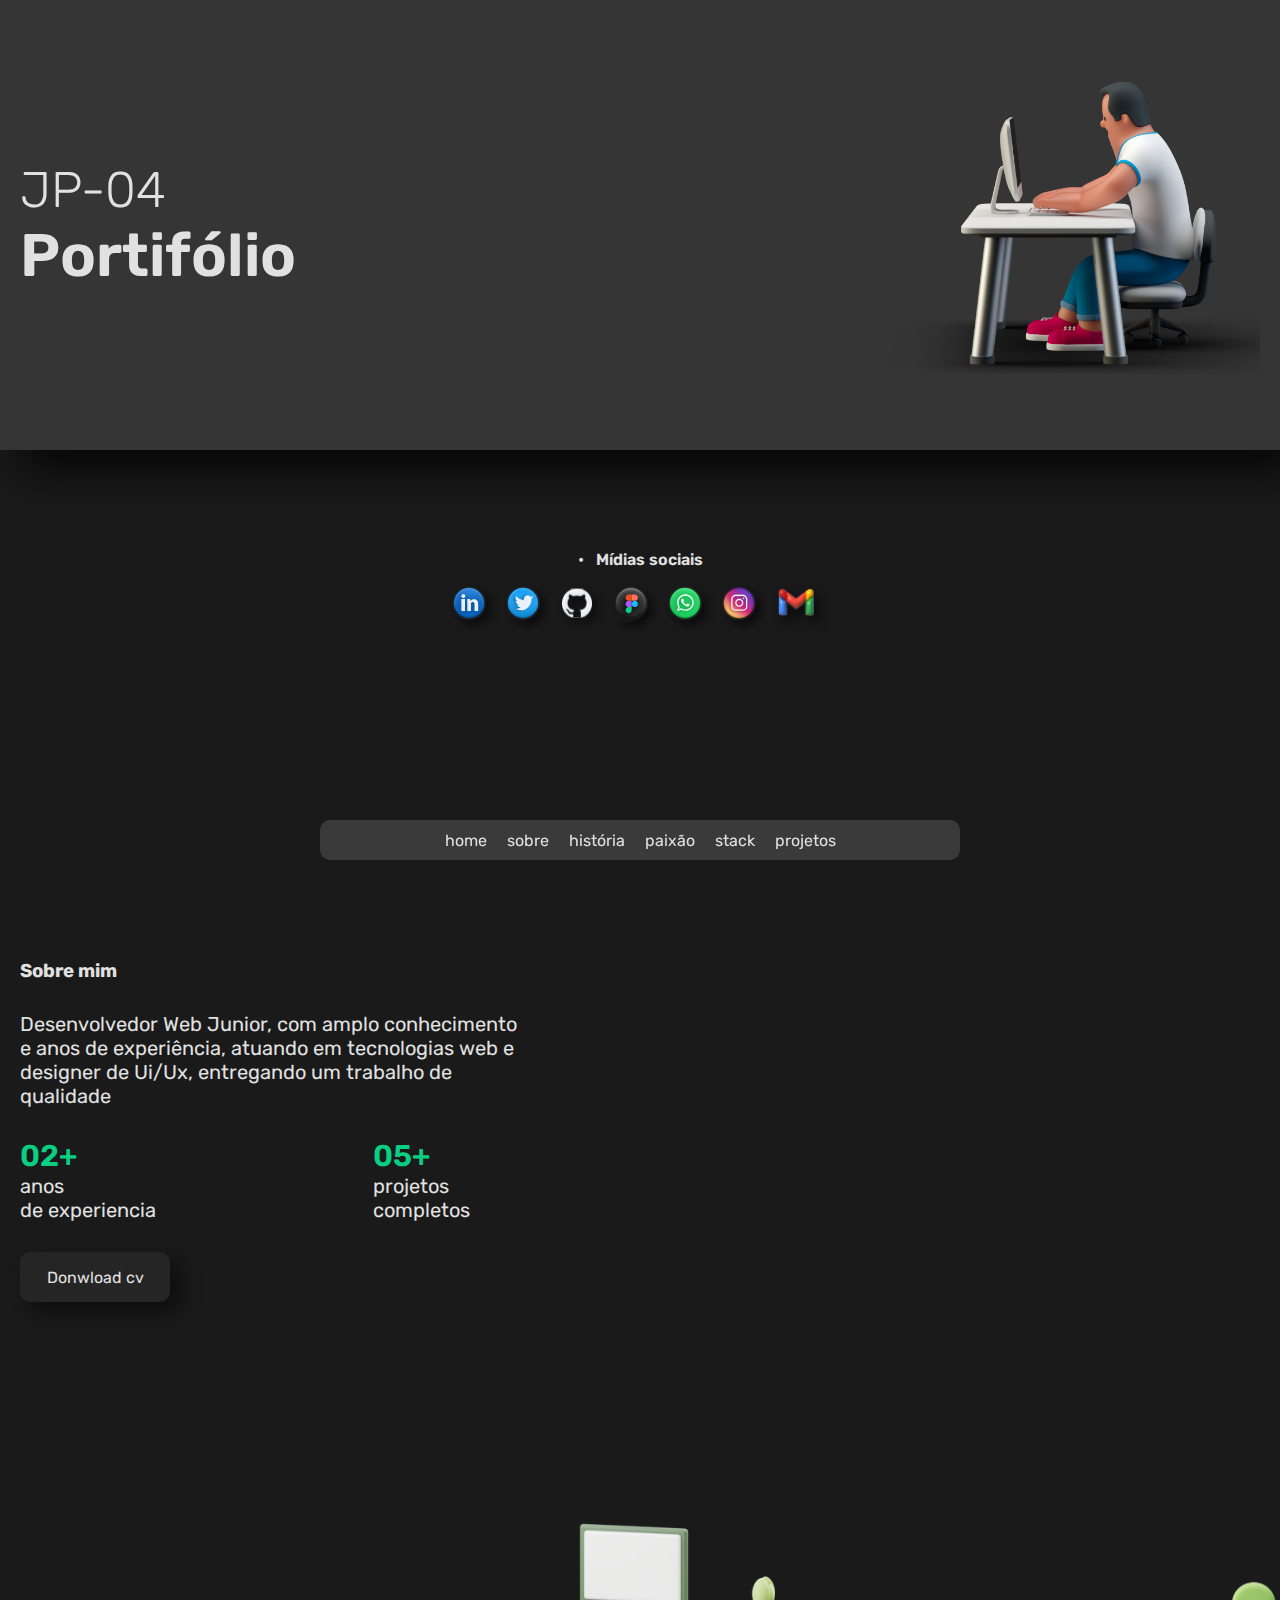
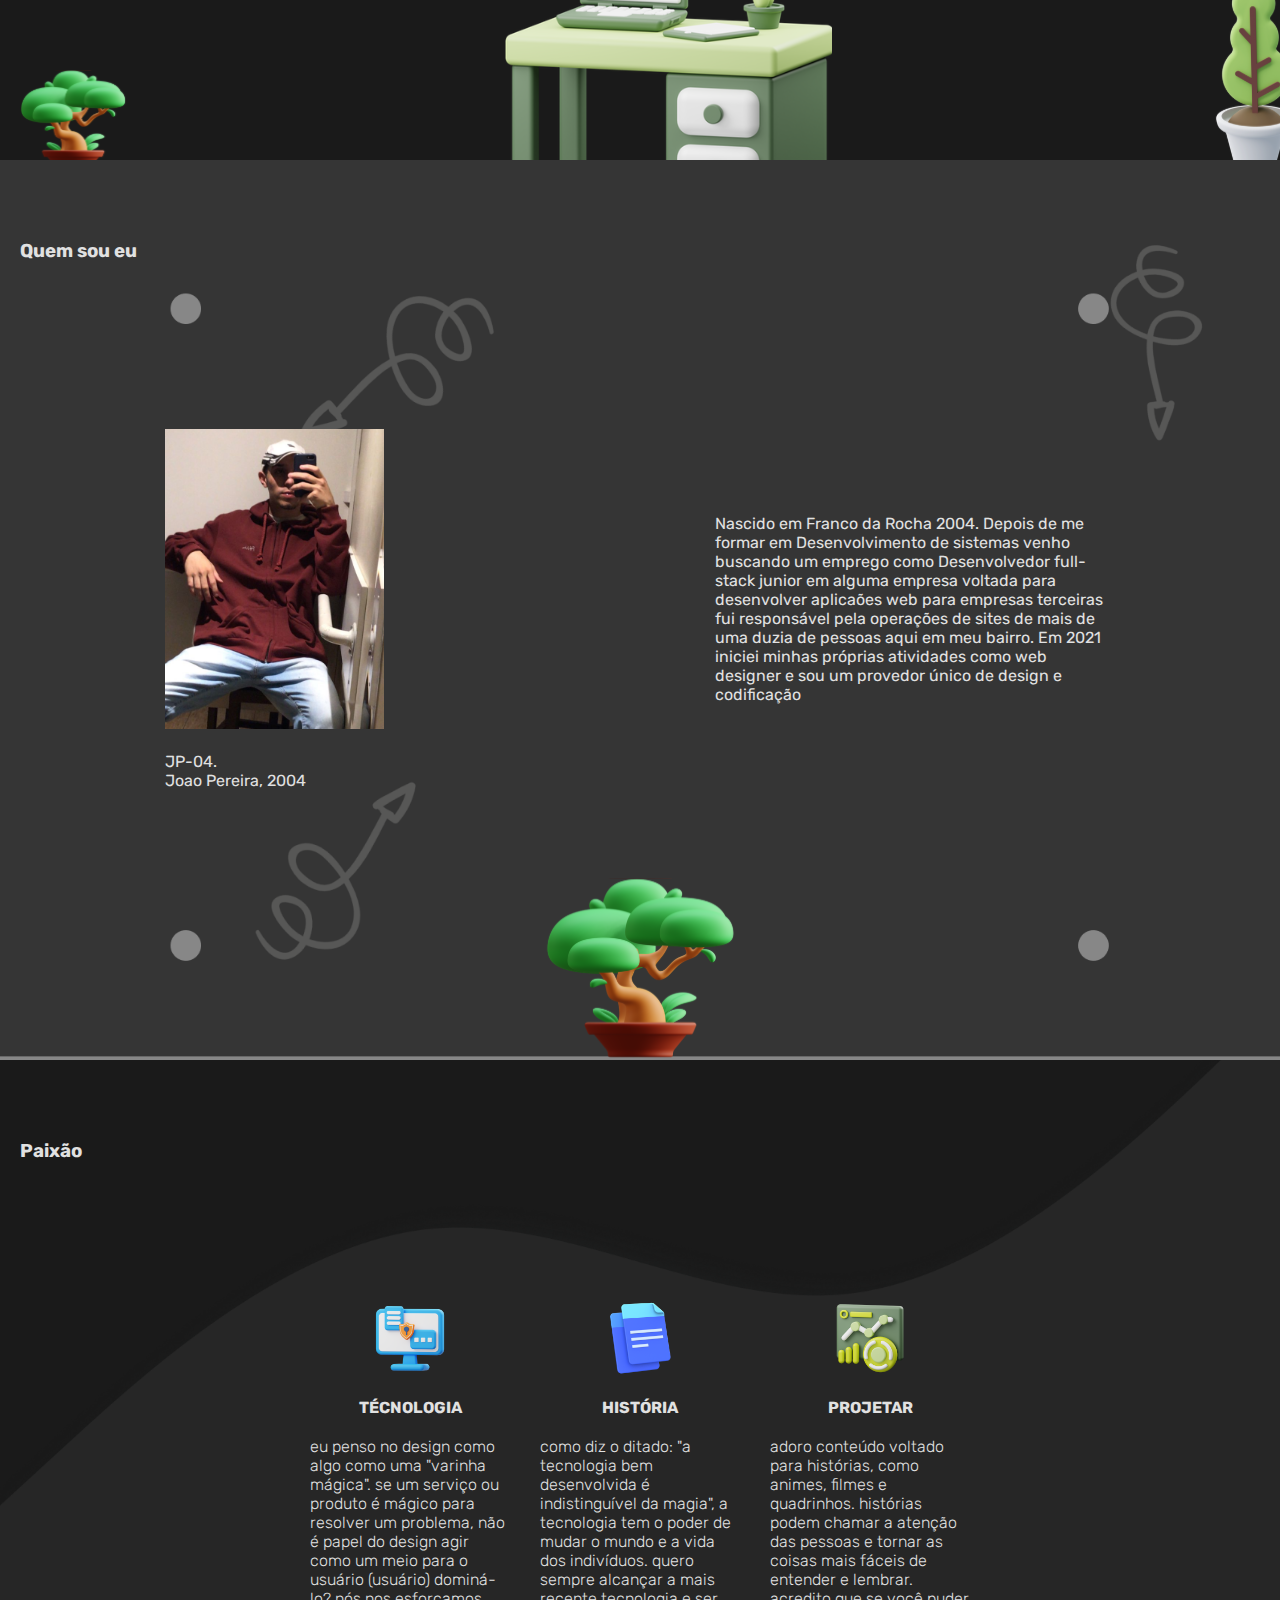
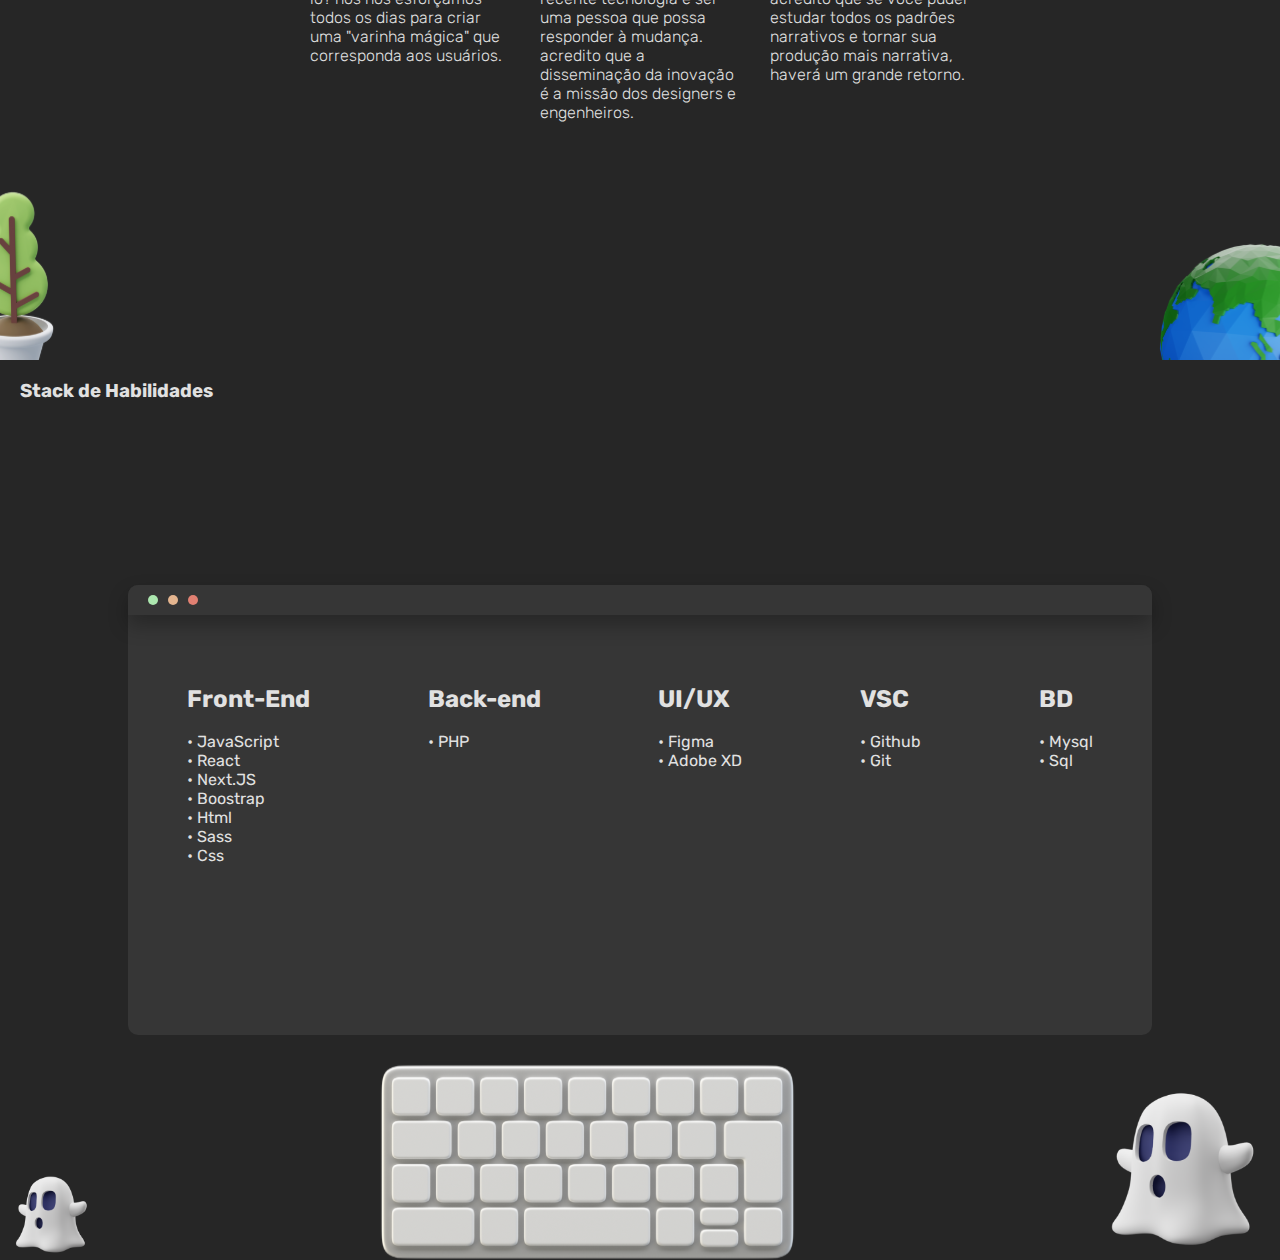
==== commit 5adc9def: "correção" ====
--- a/index.html
+++ b/index.html
@@ -83,7 +83,7 @@
 					me formar em Desenvolvimento de sistemas
 					venho buscando um emprego como Desenvolvedor
 					full-stack junior em alguma empresa voltada
-					para desenolver aplicaões web para empresas terceiras
+					para desenvolver aplicaões web para empresas terceiras
 					fui responsável pela operações de sites de mais de uma duzia 
 					de pessoas aqui em meu bairro.
 					
